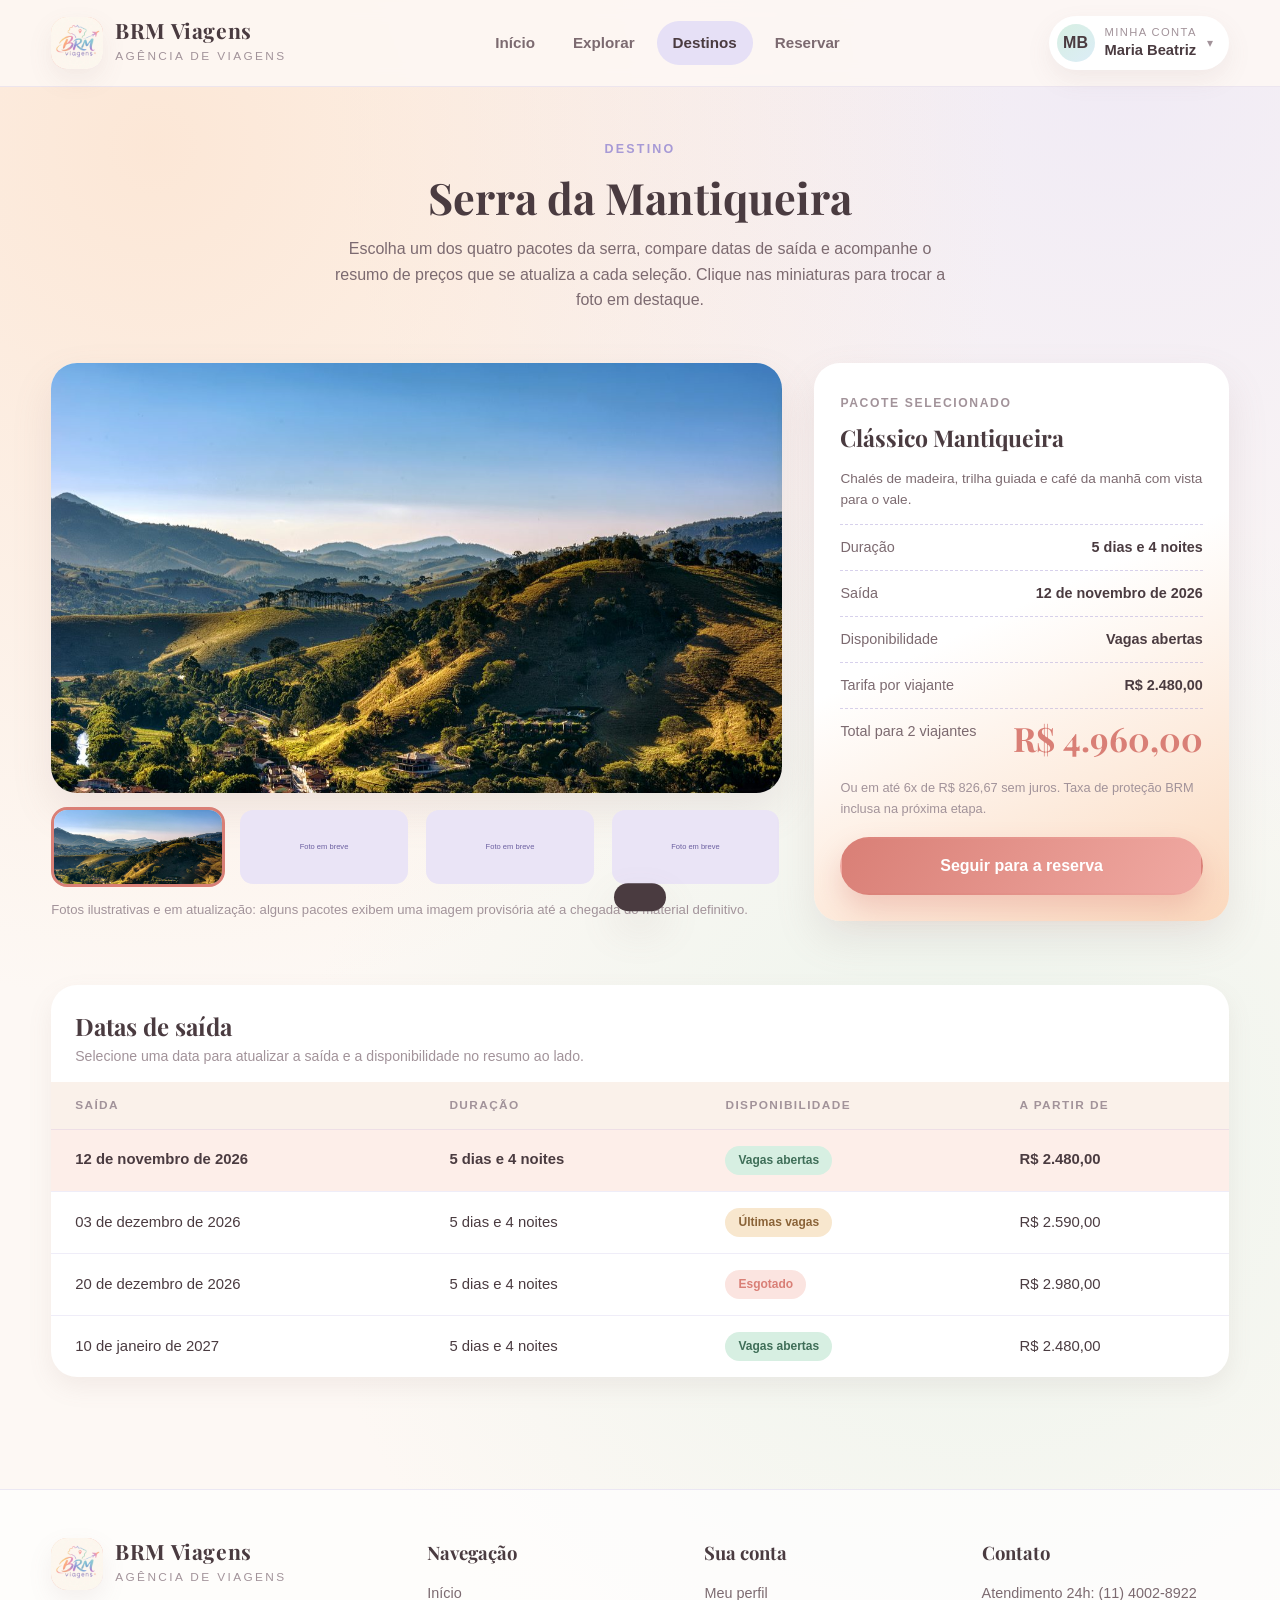
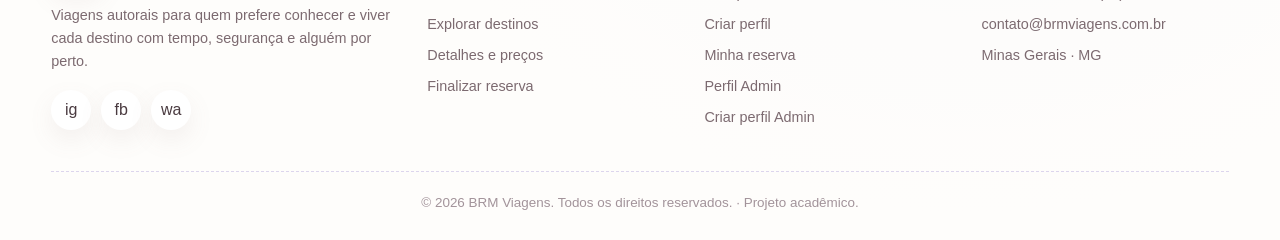
==== BRM Viagens/destino.html @ ee1d6c42 "Add files via upload" ====
<!DOCTYPE html>
<html lang="pt-BR">
<head>
  <meta charset="UTF-8">
  <meta name="viewport" content="width=device-width, initial-scale=1.0">
  <title>Serra da Mantiqueira | BRM Viagens</title>
  <meta name="description" content="Pacotes da Serra da Mantiqueira com galeria, datas de saída, disponibilidade e resumo de preços da BRM Viagens.">
  <link rel="icon" href="imagens/favicon.png" type="image/png" sizes="32x32">
  <link rel="icon" href="imagens/icon-192.png" type="image/png" sizes="192x192">
  <link rel="apple-touch-icon" href="imagens/apple-touch-icon.png">
  <link rel="preconnect" href="https://fonts.googleapis.com">
  <link rel="preconnect" href="https://fonts.gstatic.com" crossorigin>
  <link href="https://fonts.googleapis.com/css2?family=Playfair+Display:ital,wght@0,600;0,700;1,600&display=swap" rel="stylesheet">
  <link rel="stylesheet" href="css/estilo.css">
</head>
<body>
  <a class="pular-para-conteudo" href="#conteudo">Ir para o conteúdo principal</a>

  <header class="topo">
    <div class="container topo__barra">
      <a class="marca" href="index.html" aria-label="BRM Viagens, página inicial">
        <span class="marca__logo">
          <img class="marca__logo-imagem" src="imagens/BRMviagens.jpeg" alt="" width="52" height="52">
        </span>
        <span class="marca__texto">
          <strong>BRM Viagens</strong>
          <span>Agência de Viagens</span>
        </span>
      </a>

      <nav class="navegacao" aria-label="Navegação principal">
        <a class="navegacao__link" href="index.html">Início</a>
        <a class="navegacao__link" href="explorar.html">Explorar</a>
        <a class="navegacao__link navegacao__link--ativo" href="destino.html">Destinos</a>
        <a class="navegacao__link" href="reserva.html">Reservar</a>
      </nav>

      <div class="topo__acoes">
        <div class="conta">
          <a class="perfil-atalho" href="perfil.html" aria-expanded="false" aria-haspopup="true" aria-controls="menuConta">
            <span class="perfil-atalho__avatar" aria-hidden="true">MB</span>
            <span class="perfil-atalho__info">
              <span>Minha conta</span>
              <strong>Maria Beatriz</strong>
            </span>
            <span class="perfil-atalho__seta" aria-hidden="true">▾</span>
          </a>

          <div class="conta__menu" id="menuConta" hidden>
            <div class="conta__cabecalho">
              <strong>Maria Beatriz</strong>
              <span>Viajante BRM desde abril de 2025</span>
            </div>

            <a class="conta__item" href="perfil.html">
              <span class="conta__icone" aria-hidden="true">👤</span>
              <span>
                <strong>Meu perfil</strong>
                <small>Dados e preferências de viagem</small>
              </span>
            </a>

            <a class="conta__item" href="reserva.html">
              <span class="conta__icone" aria-hidden="true">🎫</span>
              <span>
                <strong>Minhas reservas</strong>
                <small>Pagamentos, vouchers e pedidos</small>
              </span>
            </a>

            <a class="conta__item" href="criar-perfil.html">
              <span class="conta__icone" aria-hidden="true">✨</span>
              <span>
                <strong>Criar novo perfil</strong>
                <small>Cadastre outro viajante</small>
              </span>
            </a>

            <span class="conta__separador" role="separator"></span>

            <a class="conta__item" href="admin.html">
              <span class="conta__icone" aria-hidden="true">🛠</span>
              <span>
                <strong>Perfil Admin</strong>
                <small>Criar conta de administração</small>
              </span>
            </a>

            <span class="conta__separador" role="separator"></span>

            <a class="conta__item conta__item--sair" href="entrar.html">
              <span class="conta__icone" aria-hidden="true">🚪</span>
              <span>
                <strong>Sair</strong>
                <small>Encerrar sessão e voltar ao login</small>
              </span>
            </a>
          </div>
        </div>
      </div>
    </div>
  </header>

  <main id="conteudo">
    <section class="explorar__topo">
      <div class="container">
        <header class="secao__cabecalho">
          <span class="secao__etiqueta">Destino</span>
          <h1 class="secao__titulo">Serra da Mantiqueira</h1>
          <p class="secao__descricao">
            Escolha um dos quatro pacotes da serra, compare datas de saída e acompanhe o resumo de
            preços que se atualiza a cada seleção. Clique nas miniaturas para trocar a foto em destaque.
          </p>
        </header>
      </div>
    </section>

    <section class="container painel-destino">
      <div class="galeria">
        <div class="galeria__principal">
          <img id="imagemDestaque" src="imagens/mantigueira.jpeg"
            alt="Vista da Serra da Mantiqueira ao amanhecer" width="1200" height="800">
        </div>

        <div class="galeria__miniaturas" role="group" aria-label="Pacotes da Serra da Mantiqueira">
          <button class="miniatura miniatura--ativa" type="button" aria-pressed="true"
            data-imagem="imagens/mantigueira.jpeg"
            data-legenda="Vista da Serra da Mantiqueira ao amanhecer"
            data-pacote="Clássico Mantiqueira"
            data-descricao="Chalés de madeira, trilha guiada e café da manhã com vista para o vale."
            data-duracao="5 dias e 4 noites"
            data-preco="2480">
            <img src="imagens/mantigueira.jpeg" alt="Pacote Clássico Mantiqueira" width="1200" height="800">
          </button>
          <button class="miniatura" type="button" aria-pressed="false"
            data-imagem="imagens/mantiqueira-2.jpeg"
            data-legenda="Trilhas, cachoeiras e mirantes da Mantiqueira"
            data-pacote="Mantiqueira Aventura"
            data-descricao="Trilhas com guia, banho de cachoeira e observação de estrelas."
            data-duracao="4 dias e 3 noites"
            data-preco="2180">
            <img src="imagens/mantiqueira-2.jpeg" alt="Pacote Mantiqueira Aventura" width="1200" height="800">
          </button>
          <button class="miniatura" type="button" aria-pressed="false"
            data-imagem="imagens/mantiqueira-3.jpeg"
            data-legenda="Pousada boutique e spa na serra"
            data-pacote="Mantiqueira Premium"
            data-descricao="Pousada boutique, spa, jantar autoral e transporte privativo."
            data-duracao="6 dias e 5 noites"
            data-preco="3290">
            <img src="imagens/mantiqueira-3.jpeg" alt="Pacote Mantiqueira Premium" width="1200" height="800">
          </button>
          <button class="miniatura" type="button" aria-pressed="false"
            data-imagem="imagens/mantiqueira-4.jpeg"
            data-legenda="Roteiro tranquilo para toda a família"
            data-pacote="Mantiqueira em Família"
            data-descricao="Roteiro leve, fazendinha, passeios curtos e hospedagem adaptada."
            data-duracao="5 dias e 4 noites"
            data-preco="2590">
            <img src="imagens/mantiqueira-4.jpeg" alt="Pacote Mantiqueira em Família" width="1200" height="800">
          </button>
        </div>

        <p class="nota-imagens">
          Fotos ilustrativas e em atualização: alguns pacotes exibem uma imagem provisória até a
          chegada do material definitivo.
        </p>
      </div>

      <aside class="painel-lateral" aria-label="Resumo do pacote selecionado">
        <span class="painel-lateral__etiqueta">Pacote selecionado</span>
        <h2 class="painel-lateral__titulo" data-painel="pacote">Clássico Mantiqueira</h2>
        <p class="painel-lateral__descricao" data-painel="descricao">
          Chalés de madeira, trilha guiada e café da manhã com vista para o vale.
        </p>

        <div class="painel-lateral__linha">
          <span>Duração</span>
          <strong data-painel="duracao">5 dias e 4 noites</strong>
        </div>
        <div class="painel-lateral__linha">
          <span>Saída</span>
          <strong data-painel="saida">12 de novembro de 2026</strong>
        </div>
        <div class="painel-lateral__linha">
          <span>Disponibilidade</span>
          <strong data-painel="disponibilidade">Vagas abertas</strong>
        </div>
        <div class="painel-lateral__linha">
          <span>Tarifa por viajante</span>
          <strong data-painel="tarifa">R$ 2.480,00</strong>
        </div>
        <div class="painel-lateral__linha">
          <span>Total para 2 viajantes</span>
          <strong class="painel-lateral__preco" data-painel="total">R$ 4.960,00</strong>
        </div>

        <p class="painel-lateral__obs" data-painel="parcelas">
          Ou em até 6x de R$ 826,67 sem juros. Taxa de proteção BRM inclusa na próxima etapa.
        </p>

        <a class="botao botao--primario" href="reserva.html">Seguir para a reserva</a>
      </aside>
    </section>

    <section class="container" style="padding-bottom: 72px;">
      <div class="tabela-envolucro">
        <div class="tabela-envolucro__cabecalho">
          <h2>Datas de saída</h2>
          <p>Selecione uma data para atualizar a saída e a disponibilidade no resumo ao lado.</p>
        </div>

        <table class="tabela">
          <thead>
            <tr>
              <th scope="col">Saída</th>
              <th scope="col">Duração</th>
              <th scope="col">Disponibilidade</th>
              <th scope="col">A partir de</th>
            </tr>
          </thead>
          <tbody>
            <tr class="tabela__linha tabela__linha--ativa" tabindex="0"
              data-saida="12 de novembro de 2026" data-disponibilidade="Vagas abertas">
              <td>12 de novembro de 2026</td>
              <td>5 dias e 4 noites</td>
              <td><span class="selo-disponibilidade selo-disponibilidade--vagas">Vagas abertas</span></td>
              <td>R$ 2.480,00</td>
            </tr>
            <tr class="tabela__linha" tabindex="0"
              data-saida="03 de dezembro de 2026" data-disponibilidade="Últimas vagas">
              <td>03 de dezembro de 2026</td>
              <td>5 dias e 4 noites</td>
              <td><span class="selo-disponibilidade selo-disponibilidade--ultimas">Últimas vagas</span></td>
              <td>R$ 2.590,00</td>
            </tr>
            <tr class="tabela__linha" tabindex="0"
              data-saida="20 de dezembro de 2026" data-disponibilidade="Esgotado">
              <td>20 de dezembro de 2026</td>
              <td>5 dias e 4 noites</td>
              <td><span class="selo-disponibilidade selo-disponibilidade--esgotado">Esgotado</span></td>
              <td>R$ 2.980,00</td>
            </tr>
            <tr class="tabela__linha" tabindex="0"
              data-saida="10 de janeiro de 2027" data-disponibilidade="Vagas abertas">
              <td>10 de janeiro de 2027</td>
              <td>5 dias e 4 noites</td>
              <td><span class="selo-disponibilidade selo-disponibilidade--vagas">Vagas abertas</span></td>
              <td>R$ 2.480,00</td>
            </tr>
          </tbody>
        </table>
      </div>
    </section>
  </main>

  <footer class="rodape">
    <div class="container">
      <div class="rodape__grade">
        <div>
          <a class="marca" href="index.html">
            <span class="marca__logo">
              <img class="marca__logo-imagem" src="imagens/BRMviagens.jpeg" alt="" width="52" height="52">
            </span>
            <span class="marca__texto">
              <strong>BRM Viagens</strong>
              <span>Agência de Viagens</span>
            </span>
          </a>
          <p style="margin-top: 14px;">Viagens autorais para quem prefere conhecer e viver cada destino com tempo, segurança e alguém por perto.</p>
          <div class="rodape__social">
            <a href="#" aria-label="Instagram da BRM Viagens">ig</a>
            <a href="#" aria-label="Facebook da BRM Viagens">fb</a>
            <a href="#" aria-label="WhatsApp da BRM Viagens">wa</a>
          </div>
        </div>

        <div>
          <h3>Navegação</h3>
          <ul>
            <li><a href="index.html">Início</a></li>
            <li><a href="explorar.html">Explorar destinos</a></li>
            <li><a href="destino.html">Detalhes e preços</a></li>
            <li><a href="reserva.html">Finalizar reserva</a></li>
          </ul>
        </div>

        <div>
          <h3>Sua conta</h3>
          <ul>
            <li><a href="perfil.html">Meu perfil</a></li>
            <li><a href="criar-perfil.html">Criar perfil</a></li>
            <li><a href="reserva.html#minhaReserva">Minha reserva</a></li>
            <li><a href="admin.html">Perfil Admin</a></li>
            <li><a href="criar-admin.html">Criar perfil Admin</a></li>
          </ul>
        </div>

        <div>
          <h3>Contato</h3>
          <ul>
            <li>Atendimento 24h: (11) 4002-8922</li>
            <li>contato@brmviagens.com.br</li>
            <li>Minas Gerais · MG</li>
          </ul>
        </div>
      </div>

      <div class="rodape__base">© 2026 BRM Viagens. Todos os direitos reservados. · Projeto acadêmico.</div>
    </div>
  </footer>

  <div class="toast" role="status" aria-live="polite"></div>

  <script src="js/script.js"></script>
</body>
</html>
---- BRM Viagens/css/estilo.css ----
:root {
  --creme: #FDF8F4;
  --creme-2: #FAF1EA;
  --rosa-suave: #FBE4E0;
  --rosa: #F0A9A2;
  --rosa-forte: #D97F76;
  --pessego: #FBD9BE;
  --amêndoa: #F8E7CE;
  --menta: #D7EFE2;
  --menta-forte: #7FBF9C;
  --lavanda: #E6E0F6;
  --lavanda-forte: #A79AD6;
  --ceu: #DCEDF7;
  --ceu-forte: #7FB0D6;
  --tinta: #4A3B40;
  --tinta-media: #7C6A70;
  --tinta-clara: #A2939A;
  --branco: #FFFFFF;
  --sombra: 0 18px 40px rgba(148, 118, 120, 0.14);
  --sombra-suave: 0 10px 24px rgba(148, 118, 120, 0.10);
  --raio: 26px;
  --raio-pequeno: 16px;
  --fonte-titulo: "Playfair Display", "Georgia", "Times New Roman", serif;
  --fonte-texto: "Segoe UI", "Trebuchet MS", Tahoma, sans-serif;
}

* {
  margin: 0;
  padding: 0;
  box-sizing: border-box;
}

html {
  scroll-behavior: smooth;
}

body {
  font-family: var(--fonte-texto);
  color: var(--tinta);
  background-color: var(--creme);
  background-image:
    radial-gradient(circle at 12% 8%, rgba(251, 217, 190, 0.55), transparent 42%),
    radial-gradient(circle at 88% 4%, rgba(230, 224, 246, 0.55), transparent 38%),
    radial-gradient(circle at 76% 62%, rgba(215, 239, 226, 0.45), transparent 45%);
  line-height: 1.6;
  min-height: 100vh;
}

img {
  display: block;
  max-width: 100%;
}

a {
  text-decoration: none;
  color: inherit;
}

ul {
  list-style: none;
}

button,
input,
select {
  font-family: inherit;
  font-size: 1rem;
}

.container {
  width: min(1180px, 92%);
  margin: 0 auto;
}

.pular-para-conteudo {
  position: absolute;
  left: -9999px;
  top: 0;
  background: var(--branco);
  padding: 10px 18px;
  border-radius: 0 0 14px 0;
  z-index: 100;
}

.pular-para-conteudo:focus {
  left: 0;
}

.topo {
  background: rgba(253, 248, 244, 0.88);
  backdrop-filter: blur(10px);
  border-bottom: 1px solid rgba(167, 154, 214, 0.18);
  position: sticky;
  top: 0;
  z-index: 50;
}

.topo__barra {
  display: flex;
  align-items: center;
  justify-content: space-between;
  gap: 24px;
  padding: 16px 0;
}

.marca {
  display: flex;
  align-items: center;
  gap: 12px;
}

.marca__logo {
  width: 52px;
  height: 52px;
  flex-shrink: 0;
  border-radius: 16px;
  background: linear-gradient(140deg, var(--pessego), var(--rosa) 55%, var(--lavanda));
  display: grid;
  place-items: center;
  overflow: hidden;
  color: var(--branco);
  font-family: var(--fonte-titulo);
  font-size: 1.4rem;
  font-weight: 700;
  letter-spacing: 0.5px;
  box-shadow: var(--sombra-suave);
  flex-shrink: 0;
}

.marca__logo-imagem {
  width: 100%;
  height: 100%;
  object-fit: cover;
  display: block;
}

.marca__texto strong {
  display: block;
  font-family: var(--fonte-titulo);
  font-size: 1.32rem;
  letter-spacing: 0.6px;
  line-height: 1.1;
}

.marca__texto span {
  font-size: 0.74rem;
  letter-spacing: 2.4px;
  text-transform: uppercase;
  color: var(--tinta-clara);
}

.navegacao {
  display: flex;
  align-items: center;
  gap: 6px;
  flex-wrap: wrap;
}

.navegacao__link {
  padding: 10px 16px;
  border-radius: 999px;
  font-size: 0.95rem;
  font-weight: 600;
  color: var(--tinta-media);
  transition: background 0.25s ease, color 0.25s ease, transform 0.25s ease;
}

.navegacao__link:hover,
.navegacao__link:focus-visible {
  background: var(--rosa-suave);
  color: var(--rosa-forte);
  transform: translateY(-2px);
}

.navegacao__link--ativo {
  background: var(--lavanda);
  color: var(--tinta);
}

.topo__acoes {
  display: flex;
  align-items: center;
  gap: 12px;
}

.perfil-atalho {
  display: flex;
  align-items: center;
  gap: 10px;
  padding: 8px 16px 8px 8px;
  border-radius: 999px;
  background: var(--branco);
  box-shadow: var(--sombra-suave);
  transition: transform 0.25s ease, box-shadow 0.25s ease;
}

.perfil-atalho:hover {
  transform: translateY(-2px);
  box-shadow: var(--sombra);
}

.perfil-atalho__avatar {
  width: 38px;
  height: 38px;
  border-radius: 50%;
  background: linear-gradient(140deg, var(--menta), var(--ceu));
  display: grid;
  place-items: center;
  font-weight: 700;
  color: var(--tinta);
}

.perfil-atalho__info {
  line-height: 1.2;
}

.perfil-atalho__info span {
  display: block;
  font-size: 0.7rem;
  text-transform: uppercase;
  letter-spacing: 1.4px;
  color: var(--tinta-clara);
}

.perfil-atalho__info strong {
  font-size: 0.92rem;
}

.conta {
  position: relative;
}

.perfil-atalho__seta {
  font-size: 0.72rem;
  color: var(--tinta-clara);
  transition: transform 0.25s ease;
}

.perfil-atalho[aria-expanded="true"] {
  transform: translateY(-2px);
  box-shadow: var(--sombra);
}

.perfil-atalho[aria-expanded="true"] .perfil-atalho__seta {
  transform: rotate(180deg);
}

.conta__menu {
  position: absolute;
  top: calc(100% + 12px);
  right: 0;
  z-index: 60;
  width: 272px;
  padding: 8px;
  border-radius: var(--raio-pequeno);
  background: var(--branco);
  box-shadow: var(--sombra);
  animation: contaMenuEntrada 0.18s ease;
}

.conta__menu[hidden] {
  display: none;
}

@keyframes contaMenuEntrada {
  from {
    opacity: 0;
    transform: translateY(-8px);
  }

  to {
    opacity: 1;
    transform: translateY(0);
  }
}

.conta__cabecalho {
  padding: 10px 12px 12px;
  margin-bottom: 6px;
  border-bottom: 1px solid var(--creme-2);
}

.conta__cabecalho strong {
  display: block;
  font-size: 0.95rem;
}

.conta__cabecalho span {
  display: block;
  font-size: 0.74rem;
  color: var(--tinta-clara);
}

.conta__item {
  display: flex;
  align-items: center;
  gap: 12px;
  padding: 10px 12px;
  border-radius: 14px;
  color: var(--tinta);
  transition: background 0.2s ease, transform 0.2s ease;
}

.conta__item:hover,
.conta__item:focus-visible {
  background: var(--creme-2);
  transform: translateX(3px);
}

.conta__item strong {
  display: block;
  font-size: 0.92rem;
}

.conta__item small {
  display: block;
  font-size: 0.76rem;
  color: var(--tinta-clara);
}

.conta__item--sair .conta__icone {
  background: var(--rosa-suave);
}

.conta__item--sair strong {
  color: var(--rosa-forte);
}

.conta__item--sair:hover,
.conta__item--sair:focus-visible {
  background: #FEF4F1;
}

.conta__icone {
  width: 34px;
  height: 34px;
  flex-shrink: 0;
  display: grid;
  place-items: center;
  border-radius: 50%;
  background: var(--menta);
}

.conta__separador {
  display: block;
  height: 1px;
  margin: 8px 12px;
  background: var(--creme-2);
}

.botao {
  display: inline-flex;
  align-items: center;
  justify-content: center;
  gap: 10px;
  padding: 14px 28px;
  border-radius: 999px;
  border: 2px solid transparent;
  font-weight: 700;
  cursor: pointer;
  transition: transform 0.25s ease, box-shadow 0.25s ease, background 0.25s ease;
}

.botao:hover {
  transform: translateY(-3px);
}

.botao--primario {
  background: linear-gradient(120deg, var(--rosa-forte), var(--rosa));
  color: var(--branco);
  box-shadow: 0 14px 28px rgba(217, 127, 118, 0.32);
}

.botao--primario:hover {
  box-shadow: 0 18px 34px rgba(217, 127, 118, 0.4);
}

.botao--claro {
  background: var(--branco);
  color: var(--rosa-forte);
  border-color: var(--rosa);
}

.botao--fantasma {
  background: rgba(255, 255, 255, 0.7);
  color: var(--tinta);
  border-color: rgba(167, 154, 214, 0.5);
}

.botao--pequeno {
  padding: 11px 20px;
  font-size: 0.9rem;
}

.hero {
  padding: 64px 0 40px;
}

.hero__grade {
  display: grid;
  grid-template-columns: 1.05fr 0.95fr;
  gap: 48px;
  align-items: center;
}

.selo {
  display: inline-flex;
  align-items: center;
  gap: 10px;
  padding: 8px 18px;
  border-radius: 999px;
  background: var(--menta);
  color: #3F6E58;
  font-size: 0.82rem;
  font-weight: 700;
  letter-spacing: 1.2px;
  text-transform: uppercase;
}

.hero__titulo {
  font-family: var(--fonte-titulo);
  font-size: clamp(2.4rem, 5.2vw, 4rem);
  line-height: 1.08;
  margin: 22px 0 18px;
  letter-spacing: -0.5px;
}

.hero__texto-bloco {
  min-width: 0;
}

.hero__titulo em {
  font-style: italic;
  background: linear-gradient(100deg, var(--rosa-forte), var(--lavanda-forte) 60%, var(--menta-forte));
  -webkit-background-clip: text;
  background-clip: text;
  color: transparent;
}

.hero__texto {
  font-size: 1.08rem;
  color: var(--tinta-media);
  max-width: 52ch;
}

.busca-rapida {
  margin-top: 30px;
  background: var(--branco);
  border-radius: var(--raio);
  box-shadow: var(--sombra);
  padding: 18px;
}

.busca-rapida__linha {
  display: flex;
  flex-wrap: wrap;
  gap: 12px;
  align-items: flex-end;
}

.campo {
  flex: 1 1 190px;
  display: flex;
  flex-direction: column;
  gap: 6px;
}

.campo label {
  font-size: 0.76rem;
  font-weight: 700;
  letter-spacing: 1.3px;
  text-transform: uppercase;
  color: var(--tinta-clara);
}

.campo input,
.campo select {
  padding: 13px 16px;
  border-radius: 14px;
  border: 1.5px solid rgba(167, 154, 214, 0.35);
  background: var(--creme-2);
  color: var(--tinta);
  transition: border-color 0.2s ease, box-shadow 0.2s ease;
}

.campo input:focus,
.campo select:focus {
  outline: none;
  border-color: var(--rosa);
  box-shadow: 0 0 0 4px rgba(240, 169, 162, 0.25);
}

.busca-rapida__rodape {
  display: flex;
  flex-wrap: wrap;
  gap: 12px;
  align-items: center;
  justify-content: space-between;
  margin-top: 16px;
}

.sugestoes {
  display: flex;
  flex-wrap: wrap;
  gap: 8px;
  font-size: 0.85rem;
  color: var(--tinta-clara);
}

.sugestoes button {
  border: 1.5px dashed rgba(240, 169, 162, 0.8);
  background: transparent;
  color: var(--rosa-forte);
  border-radius: 999px;
  padding: 6px 14px;
  cursor: pointer;
  transition: background 0.2s ease, color 0.2s ease;
}

.sugestoes button:hover {
  background: var(--rosa-suave);
  color: var(--tinta);
}

.hero__imagem {
  position: relative;
  border-radius: 40px;
  overflow: hidden;
  box-shadow: var(--sombra);
  transform: rotate(1.6deg);
  border: 8px solid var(--branco);
}

.hero__imagem img {
  width: 100%;
  height: 100%;
  object-fit: cover;
}

.hero__selo {
  position: absolute;
  bottom: 22px;
  left: 22px;
  right: 22px;
  background: rgba(255, 255, 255, 0.9);
  border-radius: 20px;
  padding: 16px 20px;
  display: flex;
  align-items: center;
  justify-content: space-between;
  gap: 14px;
  backdrop-filter: blur(6px);
}

.hero__selo strong {
  font-family: var(--fonte-titulo);
  font-size: 1.06rem;
}

.hero__selo span {
  font-size: 0.84rem;
  color: var(--tinta-media);
}

.hero__numeros {
  display: flex;
  gap: 14px;
  margin-top: 34px;
  flex-wrap: wrap;
}

.numero {
  flex: 1 1 150px;
  background: var(--branco);
  border-radius: var(--raio-pequeno);
  padding: 16px 20px;
  box-shadow: var(--sombra-suave);
  text-align: center;
}

.numero strong {
  display: block;
  font-family: var(--fonte-titulo);
  font-size: 1.7rem;
  color: var(--rosa-forte);
}

.numero span {
  font-size: 0.82rem;
  color: var(--tinta-media);
}

.secao {
  padding: 72px 0;
}

.secao__cabecalho {
  text-align: center;
  max-width: 640px;
  margin: 0 auto 42px;
}

.secao__etiqueta {
  display: inline-block;
  font-size: 0.78rem;
  font-weight: 700;
  letter-spacing: 2.2px;
  text-transform: uppercase;
  color: var(--lavanda-forte);
  margin-bottom: 12px;
}

.secao__titulo {
  font-family: var(--fonte-titulo);
  font-size: clamp(1.9rem, 3.4vw, 2.7rem);
  line-height: 1.16;
}

.secao__descricao {
  margin-top: 14px;
  color: var(--tinta-media);
}

.filtros {
  display: grid;
  grid-template-columns: repeat(4, 1fr);
  gap: 20px;
}

.filtro {
  border: none;
  cursor: pointer;
  text-align: left;
  background: var(--branco);
  border-radius: var(--raio);
  padding: 24px;
  box-shadow: var(--sombra-suave);
  transition: transform 0.28s ease, box-shadow 0.28s ease, background 0.28s ease;
  position: relative;
  overflow: hidden;
}

.filtro::before {
  content: "";
  position: absolute;
  inset: auto -40px -40px auto;
  width: 120px;
  height: 120px;
  border-radius: 50%;
  opacity: 0.4;
  transition: transform 0.35s ease;
}

.filtro:hover {
  transform: translateY(-8px);
  box-shadow: var(--sombra);
}

.filtro:hover::before {
  transform: scale(1.4);
}

.filtro__icone {
  width: 54px;
  height: 54px;
  border-radius: 18px;
  display: grid;
  place-items: center;
  font-size: 1.5rem;
  margin-bottom: 16px;
  position: relative;
  z-index: 1;
}

.filtro__titulo {
  font-family: var(--fonte-titulo);
  font-size: 1.3rem;
  position: relative;
  z-index: 1;
}

.filtro__descricao {
  font-size: 0.9rem;
  color: var(--tinta-media);
  position: relative;
  z-index: 1;
}

.filtro--solo::before { background: var(--ceu); }
.filtro--solo .filtro__icone { background: var(--ceu); }
.filtro--familia::before { background: var(--pessego); }
.filtro--familia .filtro__icone { background: var(--pessego); }
.filtro--grupo::before { background: var(--lavanda); }
.filtro--grupo .filtro__icone { background: var(--lavanda); }
.filtro--casal::before { background: var(--rosa-suave); }
.filtro--casal .filtro__icone { background: var(--rosa-suave); }

.filtro[aria-pressed="true"] {
  background: linear-gradient(140deg, #FFF6F2, #FDF1F6);
  box-shadow: 0 0 0 3px var(--rosa), var(--sombra);
}

.destinos {
  display: grid;
  grid-template-columns: repeat(4, 1fr);
  gap: 24px;
}

.destino {
  background: var(--branco);
  border-radius: var(--raio);
  overflow: hidden;
  box-shadow: var(--sombra-suave);
  display: flex;
  flex-direction: column;
  transition: transform 0.3s ease, box-shadow 0.3s ease;
}

.destino:hover {
  transform: translateY(-8px);
  box-shadow: var(--sombra);
}

.destino--oculto {
  display: none;
}

.destino__foto {
  position: relative;
  height: 190px;
  overflow: hidden;
}

.destino__foto img {
  width: 100%;
  height: 100%;
  object-fit: cover;
  transition: transform 0.5s ease;
}

.destino:hover .destino__foto img {
  transform: scale(1.07);
}

.destino__tag {
  position: absolute;
  top: 14px;
  left: 14px;
  padding: 6px 14px;
  border-radius: 999px;
  background: rgba(255, 255, 255, 0.92);
  font-size: 0.75rem;
  font-weight: 700;
  letter-spacing: 1px;
  text-transform: uppercase;
  color: var(--tinta);
}

.destino__coracao {
  position: absolute;
  top: 12px;
  right: 12px;
  width: 38px;
  height: 38px;
  border-radius: 50%;
  border: none;
  background: rgba(255, 255, 255, 0.92);
  cursor: pointer;
  font-size: 1.05rem;
  transition: transform 0.25s ease, background 0.25s ease;
}

.destino__coracao:hover {
  transform: scale(1.12);
}

.destino__coracao--ativo {
  background: var(--rosa);
}

.destino__corpo {
  padding: 20px;
  display: flex;
  flex-direction: column;
  gap: 10px;
  flex: 1;
}

.destino__local {
  font-size: 0.78rem;
  letter-spacing: 1.4px;
  text-transform: uppercase;
  color: var(--tinta-clara);
}

.destino__nome {
  font-family: var(--fonte-titulo);
  font-size: 1.32rem;
}

.destino__resumo {
  font-size: 0.92rem;
  color: var(--tinta-media);
  flex: 1;
}

.destino__avaliacao {
  display: flex;
  align-items: center;
  gap: 6px;
  font-size: 0.86rem;
  color: var(--tinta-media);
}

.estrelas {
  color: var(--rosa-forte);
  letter-spacing: 2px;
}

.destino__preco {
  display: flex;
  align-items: baseline;
  gap: 8px;
  padding-top: 6px;
  border-top: 1px dashed rgba(167, 154, 214, 0.4);
}

.destino__preco strong {
  font-family: var(--fonte-titulo);
  font-size: 1.5rem;
  color: var(--rosa-forte);
}

.destino__preco span {
  font-size: 0.82rem;
  color: var(--tinta-clara);
}

.destino__preco small {
  margin-left: auto;
  font-size: 0.78rem;
  color: var(--menta-forte);
  font-weight: 700;
}

.destino__acoes {
  display: flex;
  gap: 10px;
  padding: 0 20px 20px;
}

.destino__acoes .botao {
  flex: 1;
}

.sem-resultados {
  display: none;
  text-align: center;
  padding: 40px 20px;
  background: var(--branco);
  border-radius: var(--raio);
  color: var(--tinta-media);
  box-shadow: var(--sombra-suave);
}

.pilares {
  display: grid;
  grid-template-columns: repeat(3, 1fr);
  gap: 26px;
}

.pilar {
  background: var(--branco);
  border-radius: var(--raio);
  padding: 34px 28px;
  box-shadow: var(--sombra-suave);
  border-top: 8px solid transparent;
  transition: transform 0.3s ease, box-shadow 0.3s ease;
}

.pilar:hover {
  transform: translateY(-8px);
  box-shadow: var(--sombra);
}

.pilar--1 { border-top-color: var(--rosa); }
.pilar--2 { border-top-color: var(--menta-forte); }
.pilar--3 { border-top-color: var(--lavanda-forte); }

.pilar__numero {
  font-family: var(--fonte-titulo);
  font-size: 2.4rem;
  color: rgba(167, 154, 214, 0.55);
}

.pilar__icone {
  width: 62px;
  height: 62px;
  border-radius: 20px;
  display: grid;
  place-items: center;
  font-size: 1.7rem;
  margin-bottom: 18px;
}

.pilar--1 .pilar__icone { background: var(--rosa-suave); }
.pilar--2 .pilar__icone { background: var(--menta); }
.pilar--3 .pilar__icone { background: var(--lavanda); }

.pilar__titulo {
  font-family: var(--fonte-titulo);
  font-size: 1.44rem;
  margin-bottom: 10px;
}

.pilar__texto {
  color: var(--tinta-media);
  font-size: 0.96rem;
}

.pilar__lista {
  margin-top: 16px;
  display: grid;
  gap: 8px;
}

.pilar__lista li {
  position: relative;
  padding-left: 26px;
  font-size: 0.9rem;
  color: var(--tinta-media);
}

.pilar__lista li::before {
  content: "";
  position: absolute;
  left: 0;
  top: 8px;
  width: 12px;
  height: 12px;
  border-radius: 50%;
  background: var(--pessego);
}

.pilar--2 .pilar__lista li::before { background: var(--menta); }
.pilar--3 .pilar__lista li::before { background: var(--lavanda); }

.chamada {
  background: linear-gradient(130deg, var(--rosa-suave), var(--lavanda) 55%, var(--menta));
  border-radius: 40px;
  padding: 54px 40px;
  text-align: center;
  box-shadow: var(--sombra);
}

.chamada h2 {
  font-family: var(--fonte-titulo);
  font-size: clamp(1.9rem, 3.4vw, 2.6rem);
  margin-bottom: 14px;
}

.chamada p {
  color: var(--tinta-media);
  max-width: 58ch;
  margin: 0 auto 26px;
}

.chamada__botoes {
  display: flex;
  gap: 14px;
  justify-content: center;
  flex-wrap: wrap;
}

.rodape {
  margin-top: 40px;
  background: rgba(255, 255, 255, 0.7);
  border-top: 1px solid rgba(167, 154, 214, 0.22);
  padding: 48px 0 26px;
}

.rodape__grade {
  display: grid;
  grid-template-columns: 1.4fr 1fr 1fr 1fr;
  gap: 30px;
}

.rodape h3 {
  font-family: var(--fonte-titulo);
  font-size: 1.16rem;
  margin-bottom: 14px;
}

.rodape p,
.rodape li {
  font-size: 0.9rem;
  color: var(--tinta-media);
}

.rodape li {
  margin-bottom: 8px;
}

.rodape li a:hover {
  color: var(--rosa-forte);
}

.rodape__social {
  display: flex;
  gap: 10px;
  margin-top: 16px;
}

.rodape__social a {
  width: 40px;
  height: 40px;
  border-radius: 50%;
  background: var(--branco);
  display: grid;
  place-items: center;
  box-shadow: var(--sombra-suave);
  transition: transform 0.25s ease, background 0.25s ease;
}

.rodape__social a:hover {
  transform: translateY(-3px);
  background: var(--rosa-suave);
}

.rodape__base {
  margin-top: 34px;
  padding-top: 20px;
  border-top: 1px dashed rgba(167, 154, 214, 0.4);
  text-align: center;
  font-size: 0.84rem;
  color: var(--tinta-clara);
}

.toast {
  position: fixed;
  left: 50%;
  bottom: 28px;
  transform: translate(-50%, 140%);
  background: var(--tinta);
  color: var(--branco);
  padding: 14px 26px;
  border-radius: 999px;
  font-size: 0.92rem;
  box-shadow: var(--sombra);
  transition: transform 0.35s ease;
  z-index: 80;
  max-width: 90%;
  text-align: center;
}

.toast--visivel {
  transform: translate(-50%, 0);
}

@media (max-width: 1024px) {
  .hero__grade {
    grid-template-columns: 1fr;
  }

  .hero__imagem {
    transform: none;
    max-width: 560px;
  }

  .filtros,
  .destinos {
    grid-template-columns: repeat(2, 1fr);
  }

  .grade-cartoes {
    grid-template-columns: repeat(2, 1fr);
  }

  .pilares {
    grid-template-columns: 1fr;
  }

  .rodape__grade {
    grid-template-columns: repeat(2, 1fr);
  }
}

@media (max-width: 720px) {
  .topo__barra {
    flex-wrap: wrap;
  }

  .navegacao {
    order: 3;
    width: 100%;
    overflow-x: auto;
    padding-bottom: 4px;
  }

  .filtros,
  .destinos {
    grid-template-columns: 1fr;
  }

  .grade-cartoes {
    grid-template-columns: 1fr;
  }

  .hero {
    padding-top: 40px;
  }

  .chamada {
    padding: 40px 22px;
  }

  .rodape__grade {
    grid-template-columns: 1fr;
  }

  .perfil-atalho__info {
    display: none;
  }

  .conta__menu {
    right: -6px;
    width: 244px;
  }
}

.painel-filtros {
  position: sticky;
  top: 100px;
  background: var(--branco);
  border-radius: var(--raio);
  box-shadow: var(--sombra-suave);
  padding: 26px;
}

.painel-filtros__titulo {
  font-family: var(--fonte-titulo);
  font-size: 1.42rem;
  margin-bottom: 6px;
}

#blocoDatas {
  grid-template-columns: 1fr;
  gap: 12px;
  margin-top: 12px;
}

#blocoDatas .campo {
  min-width: 0;
}

#blocoDatas .campo input[type="date"] {
  width: 100%;
  min-width: 0;
  padding: 12px 14px;
}

.painel-filtros__ajuda {
  font-size: 0.86rem;
  color: var(--tinta-clara);
}

.grupo-filtro {
  border-top: 1px dashed rgba(167, 154, 214, 0.4);
  padding: 18px 0;
}

.grupo-filtro__titulo {
  font-size: 0.76rem;
  font-weight: 700;
  letter-spacing: 1.6px;
  text-transform: uppercase;
  color: var(--tinta-clara);
  margin-bottom: 12px;
}

.opcao {
  display: flex;
  align-items: center;
  gap: 10px;
  padding: 7px 0;
  font-size: 0.93rem;
  cursor: pointer;
}

.opcao input {
  width: 18px;
  height: 18px;
  accent-color: var(--rosa-forte);
  cursor: pointer;
  flex-shrink: 0;
}

.opcao__valor {
  margin-left: auto;
  font-size: 0.82rem;
  color: var(--tinta-clara);
}

.opcoes-perfil {
  display: grid;
  gap: 10px;
}

.opcao-perfil {
  display: flex;
  align-items: center;
  gap: 10px;
  border: 1.5px solid rgba(167, 154, 214, 0.3);
  border-radius: 14px;
  padding: 10px 14px;
  cursor: pointer;
  font-size: 0.92rem;
  transition: background 0.2s ease, border-color 0.2s ease;
}

.opcao-perfil:hover {
  background: var(--creme-2);
}

.opcao-perfil:has(input:checked),
.opcao-perfil--ativa {
  border-color: var(--rosa);
  background: #FEF4F1;
}

.opcao-perfil__ponto {
  width: 16px;
  height: 16px;
  border-radius: 50%;
  flex-shrink: 0;
}

.opcao-perfil__ponto--solo { background: var(--ceu-forte); }
.opcao-perfil__ponto--familia { background: #E8A87C; }
.opcao-perfil__ponto--grupo { background: var(--lavanda-forte); }
.opcao-perfil__ponto--casal { background: var(--rosa-forte); }

.tags {
  display: flex;
  flex-wrap: wrap;
  gap: 9px;
}

.tag {
  border: 1.5px solid rgba(167, 154, 214, 0.35);
  background: var(--creme-2);
  color: var(--tinta-media);
  border-radius: 999px;
  padding: 7px 15px;
  font-size: 0.85rem;
  cursor: pointer;
  transition: background 0.2s ease, border-color 0.2s ease, color 0.2s ease;
}

.tag:hover {
  background: var(--rosa-suave);
}

.tag--ativa {
  background: var(--lavanda);
  border-color: var(--lavanda-forte);
  color: var(--tinta);
  font-weight: 700;
}

.explorar__topo {
  padding: 48px 0 8px;
}

.explorar__grade {
  display: grid;
  grid-template-columns: 310px 1fr;
  gap: 32px;
  align-items: start;
  padding-bottom: 72px;
}

.barra-resultados {
  display: flex;
  flex-wrap: wrap;
  gap: 14px;
  align-items: center;
  justify-content: space-between;
  margin-bottom: 22px;
}

.barra-resultados strong {
  font-family: var(--fonte-titulo);
  font-size: 1.24rem;
}

.grade-cartoes {
  display: grid;
  grid-template-columns: repeat(3, 1fr);
  gap: 24px;
}

.cartao {
  background: var(--branco);
  border-radius: var(--raio);
  overflow: hidden;
  box-shadow: var(--sombra-suave);
  display: flex;
  flex-direction: column;
  transition: transform 0.28s ease, box-shadow 0.28s ease;
}

.cartao:hover {
  transform: translateY(-7px);
  box-shadow: var(--sombra);
}

.cartao--oculto {
  display: none;
}

.cartao__foto {
  position: relative;
  height: 172px;
}

.cartao__foto img {
  width: 100%;
  height: 100%;
  object-fit: cover;
}

.cartao__perfil {
  position: absolute;
  top: 12px;
  left: 12px;
  padding: 6px 14px;
  border-radius: 999px;
  font-size: 0.73rem;
  font-weight: 700;
  letter-spacing: 1.1px;
  text-transform: uppercase;
  color: var(--tinta);
}

.cartao__perfil--solo { background: var(--ceu); }
.cartao__perfil--familia { background: var(--pessego); }
.cartao__perfil--grupo { background: var(--lavanda); }
.cartao__perfil--casal { background: var(--rosa-suave); }

.cartao__corpo {
  padding: 18px;
  display: flex;
  flex-direction: column;
  gap: 8px;
  flex: 1;
}

.cartao__local {
  font-size: 0.76rem;
  letter-spacing: 1.3px;
  text-transform: uppercase;
  color: var(--tinta-clara);
}

.cartao__nome {
  font-family: var(--fonte-titulo);
  font-size: 1.24rem;
}

.cartao__info {
  display: flex;
  flex-wrap: wrap;
  gap: 12px;
  font-size: 0.83rem;
  color: var(--tinta-media);
}

.cartao__preco {
  margin-top: auto;
  padding-top: 10px;
  display: flex;
  align-items: baseline;
  gap: 8px;
  border-top: 1px dashed rgba(167, 154, 214, 0.4);
}

.cartao__preco strong {
  font-family: var(--fonte-titulo);
  font-size: 1.4rem;
  color: var(--rosa-forte);
}

.cartao__preco span {
  font-size: 0.8rem;
  color: var(--tinta-clara);
}

.cartao__acoes {
  display: flex;
  gap: 10px;
  padding: 0 18px 18px;
}

.cartao__acoes .botao {
  flex: 1;
}

.painel-destino {
  display: grid;
  grid-template-columns: 1.5fr 0.85fr;
  gap: 32px;
  align-items: start;
  padding-bottom: 64px;
}

.galeria {
  display: block;
  min-width: 0;
}

.galeria__principal {
  border-radius: var(--raio);
  overflow: hidden;
  background: var(--branco);
  box-shadow: var(--sombra);
}

.galeria__principal img {
  width: 100%;
  height: 430px;
  object-fit: cover;
}

.galeria__miniaturas {
  display: grid;
  grid-template-columns: repeat(4, 1fr);
  gap: 12px;
  margin-top: 14px;
}

.miniatura {
  border: 3px solid transparent;
  border-radius: 16px;
  overflow: hidden;
  padding: 0;
  cursor: pointer;
  background: none;
  transition: transform 0.25s ease, border-color 0.25s ease;
}

.miniatura img {
  width: 100%;
  height: 74px;
  object-fit: cover;
}

.miniatura:hover {
  transform: translateY(-4px);
}

.miniatura--ativa {
  border-color: var(--rosa-forte);
}

.nota-imagens {
  margin-top: 12px;
  font-size: 0.82rem;
  color: var(--tinta-clara);
}

.tabela-envolucro {
  background: var(--branco);
  border-radius: var(--raio);
  box-shadow: var(--sombra-suave);
  overflow: hidden;
}

.tabela-envolucro__cabecalho {
  padding: 22px 24px 14px;
}

.tabela-envolucro__cabecalho h2 {
  font-family: var(--fonte-titulo);
  font-size: 1.5rem;
}

.tabela-envolucro__cabecalho p {
  font-size: 0.88rem;
  color: var(--tinta-clara);
}

.tabela {
  width: 100%;
  border-collapse: collapse;
}

.tabela th {
  text-align: left;
  padding: 14px 24px;
  background: var(--creme-2);
  font-size: 0.74rem;
  letter-spacing: 1.4px;
  text-transform: uppercase;
  color: var(--tinta-clara);
}

.tabela td {
  padding: 16px 24px;
  border-top: 1px solid rgba(167, 154, 214, 0.18);
  font-size: 0.93rem;
}

.tabela tbody tr {
  cursor: pointer;
  transition: background 0.2s ease;
}

.tabela tbody tr:hover {
  background: #FEF7F4;
}

.tabela__linha {
  cursor: pointer;
}

.tabela__linha--ativa {
  background: #FDEEE9;
}

.tabela__linha--ativa td {
  font-weight: 700;
}

.selo-disponibilidade {
  display: inline-block;
  padding: 5px 13px;
  border-radius: 999px;
  font-size: 0.75rem;
  font-weight: 700;
  white-space: nowrap;
}

.selo-disponibilidade--vagas { background: var(--menta); color: #3f6e58; }
.selo-disponibilidade--ultimas { background: var(--amêndoa); color: #8a6338; }
.selo-disponibilidade--esgotado { background: var(--rosa-suave); color: var(--rosa-forte); }

.painel-lateral {
  position: sticky;
  top: 100px;
  background: linear-gradient(155deg, var(--branco) 45%, var(--pessego));
  border-radius: var(--raio);
  padding: 26px;
  box-shadow: var(--sombra);
}

.painel-lateral__etiqueta {
  font-size: 0.76rem;
  font-weight: 700;
  letter-spacing: 1.6px;
  text-transform: uppercase;
  color: var(--tinta-clara);
}

.painel-lateral__titulo {
  font-family: var(--fonte-titulo);
  font-size: 1.44rem;
  margin: 6px 0 18px;
}

.painel-lateral__linha {
  display: flex;
  justify-content: space-between;
  gap: 14px;
  padding: 11px 0;
  border-top: 1px dashed rgba(167, 154, 214, 0.45);
  font-size: 0.9rem;
}

.painel-lateral__linha span {
  color: var(--tinta-media);
}

.painel-lateral__linha strong {
  text-align: right;
}

.painel-lateral__preco {
  font-family: var(--fonte-titulo);
  font-size: 2.1rem;
  color: var(--rosa-forte);
  line-height: 1.1;
}

.painel-lateral__descricao {
  font-size: 0.85rem;
  line-height: 1.5;
  color: var(--tinta-media);
  margin: -6px 0 14px;
}

.painel-lateral__obs {
  font-size: 0.8rem;
  color: var(--tinta-clara);
  margin: 10px 0 18px;
}

.painel-lateral .botao {
  width: 100%;
}

.grade-reserva {
  display: grid;
  grid-template-columns: 1.4fr 0.9fr;
  gap: 32px;
  align-items: start;
  padding-bottom: 64px;
}

.formulario-cartao {
  background: var(--branco);
  border-radius: var(--raio);
  box-shadow: var(--sombra-suave);
  padding: 28px;
}

.formulario-bloco + .formulario-bloco {
  margin-top: 30px;
  padding-top: 26px;
  border-top: 1px dashed rgba(167, 154, 214, 0.4);
}

.formulario-bloco__titulo {
  font-family: var(--fonte-titulo);
  font-size: 1.32rem;
}

.formulario-bloco__ajuda {
  font-size: 0.86rem;
  color: var(--tinta-clara);
  margin: 4px 0 18px;
}

.linha-campos {
  display: grid;
  grid-template-columns: repeat(2, 1fr);
  gap: 16px;
}

.campo--completo {
  grid-column: 1 / -1;
}

.abas-pagamento {
  display: flex;
  gap: 10px;
  background: var(--creme-2);
  padding: 8px;
  border-radius: 999px;
  margin-bottom: 22px;
}

.aba {
  flex: 1;
  border: none;
  background: transparent;
  padding: 12px 18px;
  border-radius: 999px;
  cursor: pointer;
  font-weight: 700;
  color: var(--tinta-media);
  transition: background 0.25s ease, color 0.25s ease;
}

.aba--ativa {
  background: var(--branco);
  color: var(--rosa-forte);
  box-shadow: var(--sombra-suave);
}

.aba-painel {
  display: none;
}

.aba-painel--ativo {
  display: block;
}

.pix-aviso {
  display: flex;
  gap: 18px;
  align-items: center;
  background: var(--menta);
  border-radius: var(--raio-pequeno);
  padding: 18px;
  margin-bottom: 18px;
}

.pix-aviso__texto strong {
  display: block;
  font-family: var(--fonte-titulo);
  font-size: 1.1rem;
}

.pix-aviso__texto span {
  font-size: 0.86rem;
  color: #47705d;
}

.pix-quadro {
  font-family: Consolas, "Courier New", monospace;
  background: var(--branco);
  border-radius: 12px;
  padding: 12px 16px;
  font-size: 0.86rem;
  line-height: 1.7;
}

.campo-check {
  display: flex;
  gap: 10px;
  align-items: flex-start;
  font-size: 0.86rem;
  color: var(--tinta-media);
  margin-top: 16px;
}

.campo-check input {
  width: 18px;
  height: 18px;
  accent-color: var(--rosa-forte);
  margin-top: 2px;
}

.resumo-compra {
  position: sticky;
  top: 100px;
  background: var(--branco);
  border-radius: var(--raio);
  box-shadow: var(--sombra);
  padding: 26px;
}

.resumo-compra__titulo {
  font-family: var(--fonte-titulo);
  font-size: 1.36rem;
  margin-bottom: 14px;
}

.linha-resumo {
  display: flex;
  justify-content: space-between;
  gap: 14px;
  padding: 11px 0;
  border-bottom: 1px dashed rgba(167, 154, 214, 0.4);
  font-size: 0.92rem;
}

.linha-resumo span {
  color: var(--tinta-media);
}

.linha-resumo strong {
  text-align: right;
  white-space: nowrap;
}

.resumo-compra__total {
  margin-top: 18px;
  text-align: right;
}

.resumo-compra__total span {
  display: block;
  font-size: 0.78rem;
  letter-spacing: 1.5px;
  text-transform: uppercase;
  color: var(--tinta-clara);
}

.resumo-compra__total strong {
  font-family: var(--fonte-titulo);
  font-size: 2.1rem;
  color: var(--rosa-forte);
}

.resumo-compra__parcelas {
  font-size: 0.84rem;
  color: var(--tinta-media);
  text-align: right;
  margin: 6px 0 18px;
}

.selo-seguranca {
  display: flex;
  gap: 10px;
  align-items: center;
  background: var(--creme-2);
  border-radius: var(--raio-pequeno);
  padding: 14px 16px;
  font-size: 0.82rem;
  color: var(--tinta-media);
  margin-top: 18px;
}

.confirmacao {
  max-width: 880px;
  margin: 0 auto;
  padding: 56px 0 72px;
}

.confirmacao__cabecalho {
  text-align: center;
  background: linear-gradient(140deg, var(--menta), var(--ceu));
  border-radius: 40px;
  padding: 46px 30px;
  box-shadow: var(--sombra);
}

.icone-check {
  width: 90px;
  height: 90px;
  border-radius: 50%;
  background: var(--branco);
  display: grid;
  place-items: center;
  font-size: 2.7rem;
  color: var(--menta-forte);
  margin: 0 auto 18px;
  box-shadow: var(--sombra-suave);
}

.confirmacao__cabecalho h2 {
  font-family: var(--fonte-titulo);
  font-size: clamp(1.9rem, 3.6vw, 2.7rem);
  margin-bottom: 12px;
}

.confirmacao__cabecalho p {
  color: var(--tinta-media);
  max-width: 56ch;
  margin: 0 auto;
}

.numero-pedido {
  display: inline-flex;
  align-items: center;
  gap: 10px;
  background: var(--branco);
  border-radius: 999px;
  padding: 11px 24px;
  margin-top: 20px;
  font-weight: 700;
  box-shadow: var(--sombra-suave);
}

.numero-pedido span {
  font-size: 0.74rem;
  letter-spacing: 1.5px;
  text-transform: uppercase;
  color: var(--tinta-clara);
  font-weight: 700;
}

.quadro-detalhes {
  background: var(--branco);
  border-radius: var(--raio);
  box-shadow: var(--sombra-suave);
  padding: 28px;
  margin-top: 26px;
}

.quadro-detalhes h2 {
  font-family: var(--fonte-titulo);
  font-size: 1.44rem;
  margin-bottom: 8px;
}

.quadro-linha {
  display: flex;
  flex-wrap: wrap;
  gap: 16px;
  padding: 15px 0;
  border-bottom: 1px dashed rgba(167, 154, 214, 0.4);
}

.quadro-linha:last-child {
  border-bottom: none;
}

.quadro-linha__rotulo {
  min-width: 200px;
  font-size: 0.78rem;
  letter-spacing: 1.4px;
  text-transform: uppercase;
  color: var(--tinta-clara);
  font-weight: 700;
  padding-top: 3px;
}

.quadro-linha__valor {
  font-weight: 600;
  flex: 1;
}

.bilhetes {
  display: grid;
  gap: 12px;
  margin-top: 18px;
}

.bilhete {
  background: var(--creme-2);
  border-radius: var(--raio-pequeno);
  padding: 14px 18px;
  display: flex;
  flex-wrap: wrap;
  justify-content: space-between;
  align-items: center;
  gap: 12px;
  font-size: 0.92rem;
}

.bilhete strong {
  font-family: var(--fonte-titulo);
  font-size: 1.06rem;
}

.lista-acoes {
  display: grid;
  gap: 14px;
  margin-top: 18px;
}

.acao {
  display: flex;
  gap: 16px;
  align-items: flex-start;
  background: var(--branco);
  border-radius: var(--raio-pequeno);
  padding: 18px 20px;
  box-shadow: var(--sombra-suave);
}

.acao__numero {
  width: 40px;
  height: 40px;
  border-radius: 50%;
  background: var(--rosa-suave);
  color: var(--rosa-forte);
  display: grid;
  place-items: center;
  font-weight: 700;
  flex-shrink: 0;
}

.acao--2 .acao__numero { background: var(--menta); color: #3f6e58; }
.acao--3 .acao__numero { background: var(--pessego); color: #8a6338; }
.acao--4 .acao__numero { background: var(--lavanda); color: #5b4f96; }

.acao__titulo {
  font-weight: 700;
}

.acao__texto {
  font-size: 0.9rem;
  color: var(--tinta-media);
}

@media (max-width: 1024px) {
  .explorar__grade,
  .painel-destino,
  .grade-reserva {
    grid-template-columns: 1fr;
  }

  .painel-filtros,
  .painel-lateral,
  .resumo-compra {
    position: static;
  }

  .grade-cartoes {
    grid-template-columns: repeat(2, 1fr);
  }
}

@media (max-width: 720px) {
  .linha-campos {
    grid-template-columns: 1fr;
  }

  .galeria__miniaturas {
    grid-template-columns: repeat(2, 1fr);
  }

  .galeria__principal img {
    height: 260px;
  }

  .tabela th,
  .tabela td {
    padding: 12px 14px;
    font-size: 0.86rem;
  }

  .quadro-linha__rotulo {
    min-width: 100%;
  }
}

.wizard {
  display: grid;
  grid-template-columns: 1.35fr 0.9fr;
  gap: 32px;
  align-items: start;
  padding-bottom: 64px;
}

.progresso {
  display: flex;
  gap: 10px;
  margin-bottom: 28px;
  flex-wrap: wrap;
}

.progresso__passo {
  flex: 1 1 130px;
}

.progresso__trilho {
  height: 9px;
  border-radius: 999px;
  background: rgba(167, 154, 214, 0.25);
  overflow: hidden;
}

.progresso__preenchimento {
  height: 100%;
  width: 0;
  border-radius: 999px;
  background: var(--menta-forte);
  transition: width 0.4s ease;
}

.progresso__rotulo {
  display: block;
  font-size: 0.74rem;
  letter-spacing: 1.2px;
  text-transform: uppercase;
  color: var(--tinta-clara);
  margin-top: 9px;
}

.progresso__passo--concluido .progresso__rotulo {
  color: var(--menta-forte);
}

.progresso__passo--concluido .progresso__preenchimento {
  width: 100%;
}

.progresso__passo--ativo .progresso__preenchimento {
  width: 55%;
  background: linear-gradient(120deg, var(--rosa), var(--rosa-forte));
}

.progresso__passo--ativo .progresso__rotulo {
  color: var(--rosa-forte);
  font-weight: 700;
}

.etapa {
  display: none;
}

.etapa--ativa {
  display: block;
  animation: aparecerEtapa 0.35s ease;
}

@keyframes aparecerEtapa {
  from {
    opacity: 0;
    transform: translateY(14px);
  }
  to {
    opacity: 1;
    transform: translateY(0);
  }
}

.seletor {
  display: grid;
  grid-template-columns: repeat(2, 1fr);
  gap: 14px;
}

.seletor__item {
  border: 2px solid rgba(167, 154, 214, 0.3);
  background: var(--creme-2);
  border-radius: var(--raio-pequeno);
  padding: 16px;
  text-align: left;
  cursor: pointer;
  display: flex;
  gap: 14px;
  align-items: center;
  transition: transform 0.22s ease, border-color 0.22s ease, background 0.22s ease, box-shadow 0.22s ease;
  font-family: inherit;
  color: var(--tinta);
  width: 100%;
}

.seletor__item:hover {
  transform: translateY(-3px);
  border-color: var(--rosa);
}

.seletor__item--ativa {
  border-color: var(--rosa-forte);
  background: #FEF4F1;
  box-shadow: 0 0 0 3px rgba(240, 169, 162, 0.28);
}

.seletor__item--ativa .seletor__titulo {
  color: var(--rosa-forte);
}

.seletor__marca {
  width: 26px;
  height: 26px;
  border-radius: 50%;
  border: 2px solid rgba(167, 154, 214, 0.5);
  display: grid;
  place-items: center;
  font-size: 0.85rem;
  color: transparent;
  flex-shrink: 0;
}

.seletor__item--ativa .seletor__marca {
  background: var(--rosa-forte);
  border-color: var(--rosa-forte);
  color: var(--branco);
}

.seletor__icone {
  width: 46px;
  height: 46px;
  border-radius: 14px;
  display: grid;
  place-items: center;
  font-size: 1.35rem;
  flex-shrink: 0;
}

.seletor__titulo {
  font-weight: 700;
  display: block;
}

.seletor__descricao {
  font-size: 0.82rem;
  color: var(--tinta-media);
}

.seletor--tres {
  grid-template-columns: repeat(3, 1fr);
}

.seletor--tres .seletor__item {
  flex-direction: column;
  align-items: flex-start;
  text-align: left;
}

.seletor__item--solo .seletor__icone { background: var(--ceu); }
.seletor__item--familia .seletor__icone { background: var(--pessego); }
.seletor__item--grupo .seletor__icone { background: var(--lavanda); }
.seletor__item--casal .seletor__icone { background: var(--rosa-suave); }
.seletor__item--casa .seletor__icone { background: var(--amêndoa); }
.seletor__item--hotel .seletor__icone { background: var(--lavanda); }
.seletor__item--pousada .seletor__icone { background: var(--menta); }

.navegacao-etapas {
  display: flex;
  justify-content: space-between;
  gap: 14px;
  margin-top: 30px;
  flex-wrap: wrap;
}

.resumo-wizard {
  position: sticky;
  top: 100px;
  background: linear-gradient(160deg, var(--branco) 55%, var(--menta));
  border-radius: var(--raio);
  box-shadow: var(--sombra);
  padding: 26px;
}

.resumo-wizard__titulo {
  font-family: var(--fonte-titulo);
  font-size: 1.36rem;
  margin-bottom: 4px;
}

.resumo-wizard__ajuda {
  font-size: 0.84rem;
  color: var(--tinta-clara);
  margin-bottom: 16px;
}

.resumo-wizard__linha {
  display: flex;
  justify-content: space-between;
  gap: 12px;
  padding: 10px 0;
  border-bottom: 1px dashed rgba(167, 154, 214, 0.4);
  font-size: 0.88rem;
}

.resumo-wizard__linha span {
  color: var(--tinta-media);
}

.resumo-wizard__linha strong {
  text-align: right;
}

.resumo-wizard__vazio {
  font-size: 0.88rem;
  color: var(--tinta-clara);
  font-style: italic;
  padding: 10px 0;
}

.nivel-atual {
  display: flex;
  align-items: center;
  gap: 14px;
  background: var(--creme-2);
  border-radius: var(--raio-pequeno);
  padding: 14px 18px;
  margin-top: 16px;
}

.nivel-atual__badge {
  width: 44px;
  height: 44px;
  border-radius: 50%;
  background: linear-gradient(140deg, var(--rosa), var(--lavanda));
  display: grid;
  place-items: center;
  font-size: 1.2rem;
}

.nivel-atual strong {
  display: block;
  font-size: 0.95rem;
}

.nivel-atual span {
  font-size: 0.8rem;
  color: var(--tinta-clara);
}

.perfil-cabecalho {
  display: flex;
  gap: 28px;
  align-items: center;
  flex-wrap: wrap;
  background: linear-gradient(135deg, var(--rosa-suave), var(--lavanda) 55%, var(--ceu));
  border-radius: 40px;
  padding: 34px;
  box-shadow: var(--sombra);
}

.avatar-grande {
  width: 116px;
  height: 116px;
  border-radius: 36px;
  background: linear-gradient(140deg, var(--menta), var(--ceu));
  display: grid;
  place-items: center;
  font-family: var(--fonte-titulo);
  font-size: 2.5rem;
  color: var(--tinta);
  box-shadow: var(--sombra-suave);
  flex-shrink: 0;
}

.perfil-cabecalho__texto {
  flex: 1 1 320px;
}

.perfil-cabecalho h1 {
  font-family: var(--fonte-titulo);
  font-size: clamp(1.8rem, 3.2vw, 2.4rem);
  line-height: 1.15;
}

.selo-nivel {
  display: inline-flex;
  align-items: center;
  gap: 10px;
  background: var(--branco);
  border-radius: 999px;
  padding: 9px 20px;
  font-weight: 700;
  font-size: 0.9rem;
  margin-top: 12px;
  box-shadow: var(--sombra-suave);
}

.perfil-cabecalho__acoes {
  display: flex;
  gap: 12px;
  flex-wrap: wrap;
}

.estatisticas {
  display: grid;
  grid-template-columns: repeat(4, 1fr);
  gap: 18px;
  margin-top: 26px;
}

.estatistica {
  background: var(--branco);
  border-radius: var(--raio-pequeno);
  padding: 22px 18px;
  text-align: center;
  box-shadow: var(--sombra-suave);
  transition: transform 0.25s ease, box-shadow 0.25s ease;
}

.estatistica:hover {
  transform: translateY(-5px);
  box-shadow: var(--sombra);
}

.estatistica__icone {
  width: 46px;
  height: 46px;
  border-radius: 15px;
  display: grid;
  place-items: center;
  font-size: 1.3rem;
  margin: 0 auto 12px;
}

.estatistica__icone--1 { background: var(--menta); }
.estatistica__icone--2 { background: var(--pessego); }
.estatistica__icone--3 { background: var(--lavanda); }
.estatistica__icone--4 { background: var(--rosa-suave); }

.estatistica strong {
  display: block;
  font-family: var(--fonte-titulo);
  font-size: 1.8rem;
  color: var(--rosa-forte);
}

.estatistica span {
  font-size: 0.82rem;
  color: var(--tinta-media);
}

.selo-status {
  display: inline-block;
  padding: 5px 13px;
  border-radius: 999px;
  font-size: 0.76rem;
  font-weight: 700;
  white-space: nowrap;
}

.selo-status--confirmada { background: var(--menta); color: #3f6e58; }
.selo-status--andamento { background: var(--amêndoa); color: #8a6338; }
.selo-status--concluida { background: var(--lavanda); color: #5b4f96; }
.selo-status--cancelada { background: var(--rosa-suave); color: var(--rosa-forte); }

.link-pdf {
  display: inline-flex;
  align-items: center;
  gap: 6px;
  font-size: 0.85rem;
  font-weight: 700;
  color: var(--rosa-forte);
  padding: 6px 14px;
  border-radius: 999px;
  background: var(--rosa-suave);
  transition: background 0.22s ease, transform 0.22s ease;
}

.link-pdf:hover {
  background: var(--rosa);
  color: var(--branco);
  transform: translateY(-2px);
}

@media (max-width: 1024px) {
  .wizard {
    grid-template-columns: 1fr;
  }

  .resumo-wizard {
    position: static;
  }

  .estatisticas {
    grid-template-columns: repeat(2, 1fr);
  }
}

@media (max-width: 720px) {
  .seletor,
  .seletor--tres {
    grid-template-columns: 1fr;
  }

  .estatisticas {
    grid-template-columns: 1fr;
  }

  .perfil-cabecalho {
    padding: 24px 20px;
  }

  .avatar-grande {
    width: 92px;
    height: 92px;
    font-size: 2rem;
  }

  .progresso__passo {
    flex: 1 1 46%;
  }
}

.inscricao-topo {
  padding: 52px 0 26px;
}

.wizard__conteudo {
  min-width: 0;
}

.wizard__navegacao {
  display: flex;
  align-items: center;
  justify-content: space-between;
  gap: 14px;
  margin-top: 22px;
  flex-wrap: wrap;
}

.botao--largo {
  width: 100%;
}

.botao--final {
  text-transform: uppercase;
  letter-spacing: 0.7px;
}

.link-mini {
  display: block;
  text-align: center;
  font-size: 0.84rem;
  color: var(--tinta-media);
  margin-top: 14px;
  text-decoration: underline;
  text-underline-offset: 4px;
}

.link-mini:hover {
  color: var(--rosa-forte);
}

.campo textarea {
  padding: 13px 16px;
  border-radius: 14px;
  border: 1.5px solid rgba(167, 154, 214, 0.35);
  background: var(--creme-2);
  color: var(--tinta);
  font-family: inherit;
  font-size: 1rem;
  min-height: 112px;
  resize: vertical;
  transition: border-color 0.2s ease, box-shadow 0.2s ease;
}

.campo textarea:focus {
  outline: none;
  border-color: var(--rosa);
  box-shadow: 0 0 0 4px rgba(240, 169, 162, 0.25);
}

.campo input[type="file"] {
  padding: 10px 12px;
  font-size: 0.84rem;
  cursor: pointer;
}

.campo input[type="file"]::file-selector-button {
  font-family: inherit;
  font-weight: 700;
  font-size: 0.82rem;
  color: var(--rosa-forte);
  background: var(--rosa-suave);
  border: none;
  border-radius: 999px;
  padding: 9px 16px;
  margin-right: 12px;
  cursor: pointer;
}

.campo__dica {
  font-size: 0.76rem;
  color: var(--tinta-clara);
}

.parceiro-cabecalho {
  display: grid;
  grid-template-columns: 1.15fr 0.85fr;
  gap: 34px;
  align-items: center;
  background: linear-gradient(135deg, var(--pessego), var(--rosa-suave) 45%, var(--lavanda));
  border-radius: 40px;
  padding: 40px;
  box-shadow: var(--sombra);
}

.parceiro-cabecalho .secao__titulo {
  font-size: clamp(2rem, 3.8vw, 3rem);
  line-height: 1.12;
  margin: 16px 0 14px;
}

.parceiro-cabecalho__lista {
  background: var(--branco);
  border-radius: var(--raio);
  padding: 24px;
  box-shadow: var(--sombra-suave);
}

.parceiro-cabecalho__lista h2 {
  font-family: var(--fonte-titulo);
  font-size: 1.2rem;
  margin-bottom: 12px;
}

.parceiro-cabecalho__lista li {
  position: relative;
  padding: 7px 0 7px 30px;
  font-size: 0.92rem;
  color: var(--tinta-media);
}

.parceiro-cabecalho__lista li::before {
  content: "✓";
  position: absolute;
  left: 0;
  top: 7px;
  color: var(--menta-forte);
  font-weight: 700;
}

.acao--5 .acao__numero { background: var(--ceu); color: #2F6182; }
.acao--6 .acao__numero { background: var(--amêndoa); color: #8a6338; }

.planos {
  display: grid;
  grid-template-columns: repeat(3, 1fr);
  gap: 24px;
}

.plano {
  background: var(--branco);
  border-radius: var(--raio);
  border: 2px solid transparent;
  padding: 30px 26px;
  box-shadow: var(--sombra-suave);
  display: flex;
  flex-direction: column;
  gap: 8px;
  transition: transform 0.28s ease, box-shadow 0.28s ease;
}

.plano:hover {
  transform: translateY(-8px);
  box-shadow: var(--sombra);
}

.plano--destaque {
  border-color: var(--rosa);
  background: linear-gradient(155deg, #FFF8F5, #FDF1F6);
  box-shadow: var(--sombra);
}

.plano__selo {
  align-self: flex-start;
  padding: 5px 13px;
  border-radius: 999px;
  background: var(--lavanda);
  color: var(--tinta);
  font-size: 0.72rem;
  font-weight: 700;
  letter-spacing: 1.2px;
  text-transform: uppercase;
}

.plano__nome {
  font-family: var(--fonte-titulo);
  font-size: 1.44rem;
}

.plano__comissao {
  font-family: var(--fonte-titulo);
  font-size: 2.3rem;
  color: var(--rosa-forte);
  line-height: 1.1;
}

.plano__comissao span {
  display: block;
  font-family: var(--fonte-texto);
  font-size: 0.8rem;
  letter-spacing: 1.2px;
  text-transform: uppercase;
  color: var(--tinta-clara);
}

.plano__texto {
  font-size: 0.9rem;
  color: var(--tinta-media);
}

.plano__lista {
  display: grid;
  gap: 8px;
  margin: 10px 0 18px;
}

.plano__lista li {
  position: relative;
  padding-left: 26px;
  font-size: 0.9rem;
  color: var(--tinta-media);
}

.plano__lista li::before {
  content: "✓";
  position: absolute;
  left: 0;
  top: 0;
  color: var(--menta-forte);
  font-weight: 700;
}

.plano .botao {
  margin-top: auto;
}

@media (max-width: 1024px) {
  .parceiro-cabecalho {
    grid-template-columns: 1fr;
    padding: 30px 24px;
  }

  .planos {
    grid-template-columns: 1fr;
  }
}

@media (max-width: 720px) {
  .parceiro-cabecalho {
    border-radius: 28px;
    padding: 24px 20px;
  }

  .wizard__navegacao .botao {
    flex: 1 1 100%;
  }
}

/* ===== Explorar: outros destinos ===== */
.outros-destinos {
  margin-top: 34px;
  padding-top: 10px;
  border-top: 2px dashed rgba(167, 154, 214, 0.4);
}

.outros-destinos__botao {
  display: flex;
  flex-wrap: wrap;
  align-items: center;
  justify-content: space-between;
  gap: 10px;
  width: 100%;
  border: none;
  background: var(--creme-2);
  color: var(--tinta);
  border-radius: var(--raio-pequeno);
  padding: 16px 22px;
  font-family: var(--fonte-titulo);
  font-size: 1.16rem;
  cursor: pointer;
  transition: background 0.25s ease, box-shadow 0.25s ease;
}

.outros-destinos__botao:hover {
  background: var(--branco);
  box-shadow: var(--sombra-suave);
}

.outros-destinos__botao small {
  font-family: var(--fonte-texto);
  font-size: 0.8rem;
  font-weight: 400;
  letter-spacing: 0.8px;
  text-transform: uppercase;
  color: var(--tinta-clara);
}

.outros-destinos__grade {
  display: grid;
  grid-template-columns: repeat(3, 1fr);
  gap: 24px;
  margin-top: 22px;
}

/* ===== Login ===== */
.entrar {
  padding: 60px 0 84px;
}

.entrar__grade {
  display: grid;
  grid-template-columns: 0.9fr 1.1fr;
  gap: 34px;
  align-items: start;
}

.entrar__info {
  background: linear-gradient(140deg, var(--rosa-suave), var(--lavanda) 55%, var(--ceu));
  border-radius: 40px;
  padding: 38px;
  box-shadow: var(--sombra);
}

.entrar__info h1 {
  font-family: var(--fonte-titulo);
  font-size: clamp(1.7rem, 3vw, 2.3rem);
  line-height: 1.15;
  margin: 14px 0 12px;
}

.entrar__info p {
  color: var(--tinta-media);
  font-size: 0.95rem;
  line-height: 1.6;
}

.entrar__opcoes {
  display: grid;
  gap: 22px;
}

.entrar-opcao {
  display: flex;
  flex-direction: column;
  gap: 10px;
  background: var(--branco);
  border-radius: var(--raio);
  border: 2px solid transparent;
  padding: 30px 28px;
  box-shadow: var(--sombra-suave);
  text-decoration: none;
  color: var(--tinta);
  transition: transform 0.28s ease, box-shadow 0.28s ease, border-color 0.28s ease;
}

.entrar-opcao:hover {
  transform: translateY(-6px);
  border-color: var(--rosa);
  box-shadow: var(--sombra);
}

.entrar-opcao__icone {
  width: 54px;
  height: 54px;
  border-radius: 18px;
  display: grid;
  place-items: center;
  font-size: 1.5rem;
  flex-shrink: 0;
}

.entrar-opcao--viajante .entrar-opcao__icone { background: var(--menta); }

.entrar-opcao--admin .entrar-opcao__icone { background: var(--lavanda); }

.entrar-opcao strong {
  font-family: var(--fonte-titulo);
  font-size: 1.3rem;
}

.entrar-opcao__texto {
  font-size: 0.88rem;
  color: var(--tinta-media);
  line-height: 1.5;
}

.entrar-opcao__link {
  align-self: flex-start;
  font-weight: 700;
  color: var(--rosa-forte);
  font-size: 0.9rem;
}

/* ===== Painel do administrador ===== */
.painel-admin {
  padding: 54px 0 84px;
}

.painel-admin__topo {
  display: flex;
  flex-wrap: wrap;
  align-items: center;
  justify-content: space-between;
  gap: 18px;
  margin-bottom: 26px;
}

.painel-admin__topo h1 {
  font-family: var(--fonte-titulo);
  font-size: clamp(1.8rem, 3.2vw, 2.5rem);
  line-height: 1.12;
}

.painel-admin__topo .selo-nivel {
  margin-top: 0;
}

.abas-admin {
  display: flex;
  gap: 10px;
  flex-wrap: wrap;
  background: var(--creme-2);
  padding: 8px;
  border-radius: 999px;
  margin-bottom: 30px;
}

.abas-admin .aba {
  flex: 1 1 90px;
  white-space: nowrap;
  text-align: center;
}

.grade-resumo-admin {
  display: grid;
  grid-template-columns: repeat(4, 1fr);
  gap: 18px;
  margin-bottom: 30px;
}

.cartao-resumo {
  background: var(--branco);
  border-radius: var(--raio-pequeno);
  padding: 22px 18px;
  text-align: center;
  box-shadow: var(--sombra-suave);
}

.cartao-resumo strong {
  display: block;
  font-family: var(--fonte-titulo);
  font-size: 2rem;
  color: var(--rosa-forte);
}

.cartao-resumo span {
  font-size: 0.82rem;
  letter-spacing: 0.8px;
  text-transform: uppercase;
  color: var(--tinta-clara);
}

.painel-admin__bloco {
  background: var(--branco);
  border-radius: var(--raio);
  box-shadow: var(--sombra-suave);
  padding: 30px;
  margin-bottom: 24px;
}

.painel-admin__bloco h2 {
  font-family: var(--fonte-titulo);
  font-size: 1.4rem;
  margin-bottom: 8px;
}

.painel-admin__bloco > p {
  color: var(--tinta-media);
  font-size: 0.92rem;
  margin-bottom: 18px;
}

.tabela-hospedes {
  width: 100%;
  border-collapse: collapse;
  font-size: 0.9rem;
}

.tabela-hospedes th,
.tabela-hospedes td {
  text-align: left;
  padding: 12px 14px;
  border-bottom: 1px solid var(--creme-2);
}

.tabela-hospedes th {
  letter-spacing: 1px;
  text-transform: uppercase;
  font-size: 0.72rem;
  color: var(--tinta-clara);
}

.tabela-hospedes tr:last-child td {
  border-bottom: none;
}

.badge-categoria {
  display: inline-block;
  padding: 4px 12px;
  border-radius: 999px;
  font-size: 0.74rem;
  font-weight: 700;
  letter-spacing: 0.7px;
  text-transform: uppercase;
}

.badge-categoria--solo { background: var(--ceu); }
.badge-categoria--familia { background: var(--pessego); }
.badge-categoria--grupo { background: var(--lavanda); }
.badge-categoria--casal { background: var(--rosa-suave); }

.beneficios-admin {
  display: grid;
  grid-template-columns: repeat(3, 1fr);
  gap: 20px;
}

.beneficio-admin {
  background: var(--creme-2);
  border-radius: var(--raio-pequeno);
  padding: 22px 20px;
  display: flex;
  gap: 14px;
  align-items: flex-start;
}

.beneficio-admin__icone {
  width: 46px;
  height: 46px;
  border-radius: 14px;
  display: grid;
  place-items: center;
  font-size: 1.3rem;
  flex-shrink: 0;
  background: var(--lavanda);
}

.beneficio-admin strong {
  display: block;
  font-size: 0.95rem;
  margin-bottom: 4px;
}

.beneficio-admin p {
  font-size: 0.84rem;
  color: var(--tinta-media);
  line-height: 1.5;
}

.certificado {
  display: flex;
  flex-wrap: wrap;
  gap: 22px;
  align-items: center;
  background: linear-gradient(140deg, var(--amêndoa), var(--rosa-suave));
  border: 2px solid var(--rosa);
  border-radius: var(--raio);
  padding: 28px;
  margin-top: 10px;
}

.certificado__selo {
  width: 76px;
  height: 76px;
  border-radius: 50%;
  background: var(--rosa-forte);
  color: var(--branco);
  display: grid;
  place-items: center;
  font-size: 1.9rem;
  flex-shrink: 0;
  box-shadow: var(--sombra-suave);
}

.certificado strong {
  font-family: var(--fonte-titulo);
  font-size: 1.35rem;
  display: block;
  margin-bottom: 6px;
}

.certificado p {
  font-size: 0.9rem;
  color: var(--tinta-media);
  line-height: 1.5;
}

.barra-meta {
  display: flex;
  flex-direction: column;
  gap: 10px;
  margin-top: 26px;
}

.barra-meta__rotulo {
  display: flex;
  justify-content: space-between;
  font-size: 0.88rem;
  font-weight: 700;
}

.barra-meta__rotulo span:last-child { color: var(--rosa-forte); }

.barra-meta__trilho {
  height: 14px;
  border-radius: 999px;
  background: var(--creme-2);
  overflow: hidden;
}

.barra-meta__preenchimento {
  height: 100%;
  border-radius: 999px;
  background: linear-gradient(90deg, var(--rosa), var(--lavanda-forte));
  width: 72%;
}

.lista-avaliacoes {
  display: grid;
  gap: 16px;
}

.avaliacao-item {
  display: grid;
  grid-template-columns: auto 1fr;
  gap: 16px;
  background: var(--creme-2);
  border-radius: var(--raio-pequeno);
  padding: 20px;
}

.avaliacao-item__avatar {
  width: 44px;
  height: 44px;
  border-radius: 50%;
  background: var(--lavanda);
  display: grid;
  place-items: center;
  font-weight: 700;
  font-size: 0.9rem;
  flex-shrink: 0;
}

.avaliacao-item strong {
  display: block;
  font-size: 0.95rem;
}

.avaliacao-item .estrelas {
  font-size: 0.85rem;
  margin: 4px 0 8px;
}

.avaliacao-item p {
  font-size: 0.88rem;
  color: var(--tinta-media);
  line-height: 1.55;
}

.avaliacao-item__tags {
  display: flex;
  flex-wrap: wrap;
  gap: 8px;
  margin-top: 10px;
}

.avaliacao-item__tags span {
  background: var(--branco);
  border-radius: 999px;
  padding: 5px 12px;
  font-size: 0.74rem;
  font-weight: 700;
  color: var(--tinta-media);
}

@media (max-width: 1024px) {
  .entrar__grade {
    grid-template-columns: 1fr;
  }

  .grade-resumo-admin {
    grid-template-columns: repeat(2, 1fr);
  }

  .beneficios-admin {
    grid-template-columns: repeat(2, 1fr);
  }

  .outros-destinos__grade {
    grid-template-columns: repeat(2, 1fr);
  }
}

@media (max-width: 720px) {
  .entrar__info {
    border-radius: 28px;
    padding: 24px 20px;
  }

  .grade-resumo-admin {
    grid-template-columns: 1fr;
  }

  .beneficios-admin {
    grid-template-columns: 1fr;
  }

  .outros-destinos__grade {
    grid-template-columns: 1fr;
  }

  .painel-admin__bloco {
    padding: 20px 16px;
  }
}
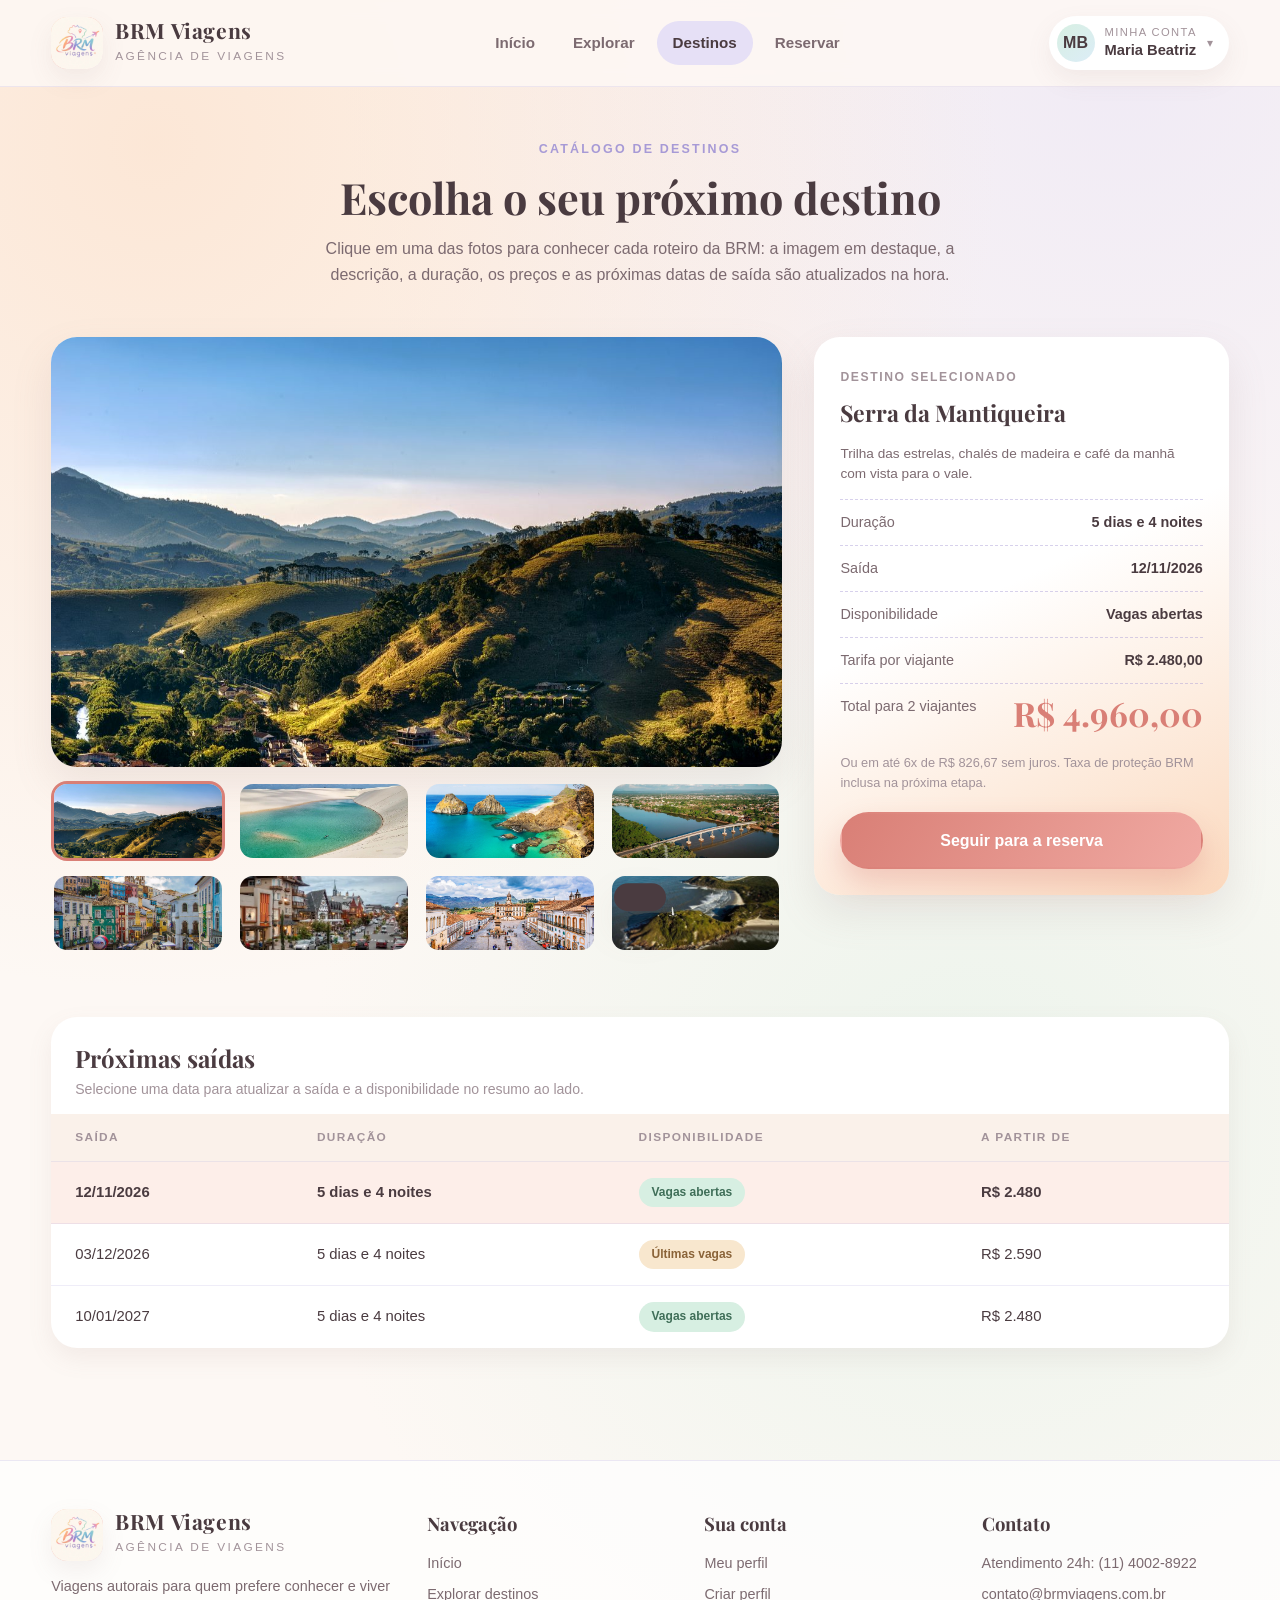
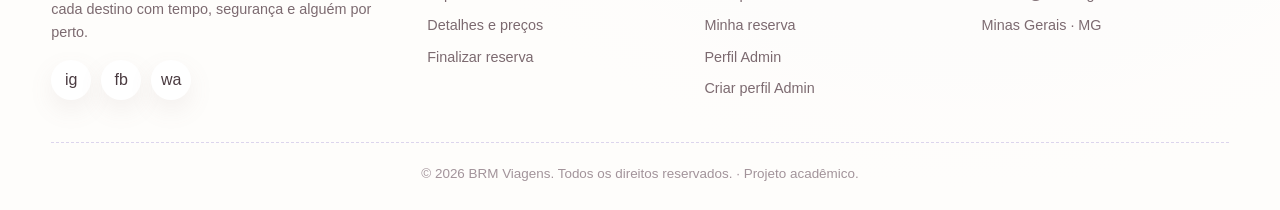
==== commit 5af2b9dc: "Add files via upload" ====
--- a/BRM Viagens/destino.html
+++ b/BRM Viagens/destino.html
@@ -3,8 +3,8 @@
 <head>
   <meta charset="UTF-8">
   <meta name="viewport" content="width=device-width, initial-scale=1.0">
-  <title>Serra da Mantiqueira | BRM Viagens</title>
-  <meta name="description" content="Pacotes da Serra da Mantiqueira com galeria, datas de saída, disponibilidade e resumo de preços da BRM Viagens.">
+  <title>Destinos | BRM Viagens</title>
+  <meta name="description" content="Explore os destinos da BRM Viagens: clique nas fotos para ver detalhes, datas de saída, disponibilidade e preços de cada roteiro.">
   <link rel="icon" href="imagens/favicon.png" type="image/png" sizes="32x32">
   <link rel="icon" href="imagens/icon-192.png" type="image/png" sizes="192x192">
   <link rel="apple-touch-icon" href="imagens/apple-touch-icon.png">
@@ -105,11 +105,11 @@
     <section class="explorar__topo">
       <div class="container">
         <header class="secao__cabecalho">
-          <span class="secao__etiqueta">Destino</span>
-          <h1 class="secao__titulo">Serra da Mantiqueira</h1>
+          <span class="secao__etiqueta">Catálogo de destinos</span>
+          <h1 class="secao__titulo">Escolha o seu próximo destino</h1>
           <p class="secao__descricao">
-            Escolha um dos quatro pacotes da serra, compare datas de saída e acompanhe o resumo de
-            preços que se atualiza a cada seleção. Clique nas miniaturas para trocar a foto em destaque.
+            Clique em uma das fotos para conhecer cada roteiro da BRM: a imagem em destaque, a
+            descrição, a duração, os preços e as próximas datas de saída são atualizados na hora.
           </p>
         </header>
       </div>
@@ -119,59 +119,98 @@
       <div class="galeria">
         <div class="galeria__principal">
           <img id="imagemDestaque" src="imagens/mantigueira.jpeg"
-            alt="Vista da Serra da Mantiqueira ao amanhecer" width="1200" height="800">
-        </div>
-
-        <div class="galeria__miniaturas" role="group" aria-label="Pacotes da Serra da Mantiqueira">
+            alt="Montanhas da Serra da Mantiqueira com trilha guiada" width="1200" height="800">
+        </div>
+
+        <div class="galeria__miniaturas" role="group" aria-label="Destinos disponíveis na BRM Viagens">
           <button class="miniatura miniatura--ativa" type="button" aria-pressed="true"
+            data-chave="mantiqueira"
             data-imagem="imagens/mantigueira.jpeg"
-            data-legenda="Vista da Serra da Mantiqueira ao amanhecer"
-            data-pacote="Clássico Mantiqueira"
-            data-descricao="Chalés de madeira, trilha guiada e café da manhã com vista para o vale."
+            data-legenda="Montanhas da Serra da Mantiqueira com trilha guiada"
+            data-pacote="Serra da Mantiqueira"
+            data-descricao="Trilha das estrelas, chalés de madeira e café da manhã com vista para o vale."
             data-duracao="5 dias e 4 noites"
             data-preco="2480">
-            <img src="imagens/mantigueira.jpeg" alt="Pacote Clássico Mantiqueira" width="1200" height="800">
-          </button>
-          <button class="miniatura" type="button" aria-pressed="false"
-            data-imagem="imagens/mantiqueira-2.jpeg"
-            data-legenda="Trilhas, cachoeiras e mirantes da Mantiqueira"
-            data-pacote="Mantiqueira Aventura"
-            data-descricao="Trilhas com guia, banho de cachoeira e observação de estrelas."
+            <img src="imagens/mantigueira.jpeg" alt="Serra da Mantiqueira" width="1200" height="800">
+          </button>
+          <button class="miniatura" type="button" aria-pressed="false"
+            data-chave="lencois"
+            data-imagem="imagens/lencol.jpeg"
+            data-legenda="Dunas dos Lençóis Maranhenses com lagoas entre as dunas"
+            data-pacote="Lençóis Maranhenses"
+            data-descricao="Caminhada entre dunas douradas, banhos nas lagoas e 4x4 pelo areal."
+            data-duracao="6 dias e 5 noites"
+            data-preco="3120">
+            <img src="imagens/lencol.jpeg" alt="Lençóis Maranhenses" width="1200" height="800">
+          </button>
+          <button class="miniatura" type="button" aria-pressed="false"
+            data-chave="noronha"
+            data-imagem="imagens/Noronha.jpeg"
+            data-legenda="Praia de Fernando de Noronha com mar turquesa"
+            data-pacote="Fernando de Noronha"
+            data-descricao="Pousada boutique na ilha, passeio de barco e observação de golfinhos-piloto."
+            data-duracao="7 dias e 6 noites"
+            data-preco="4890">
+            <img src="imagens/Noronha.jpeg" alt="Fernando de Noronha" width="1200" height="807">
+          </button>
+          <button class="miniatura" type="button" aria-pressed="false"
+            data-chave="pantanal"
+            data-imagem="imagens/pantanal.jpeg"
+            data-legenda="Pantanal com lagoas, vegetação e fauna nativa"
+            data-pacote="Pantanal"
+            data-descricao="Safari fotográfico em veículo aberto, pôr do sol no rio e hospedagem em fazenda."
             data-duracao="4 dias e 3 noites"
-            data-preco="2180">
-            <img src="imagens/mantiqueira-2.jpeg" alt="Pacote Mantiqueira Aventura" width="1200" height="800">
-          </button>
-          <button class="miniatura" type="button" aria-pressed="false"
-            data-imagem="imagens/mantiqueira-3.jpeg"
-            data-legenda="Pousada boutique e spa na serra"
-            data-pacote="Mantiqueira Premium"
-            data-descricao="Pousada boutique, spa, jantar autoral e transporte privativo."
-            data-duracao="6 dias e 5 noites"
-            data-preco="3290">
-            <img src="imagens/mantiqueira-3.jpeg" alt="Pacote Mantiqueira Premium" width="1200" height="800">
-          </button>
-          <button class="miniatura" type="button" aria-pressed="false"
-            data-imagem="imagens/mantiqueira-4.jpeg"
-            data-legenda="Roteiro tranquilo para toda a família"
-            data-pacote="Mantiqueira em Família"
-            data-descricao="Roteiro leve, fazendinha, passeios curtos e hospedagem adaptada."
+            data-preco="2950">
+            <img src="imagens/pantanal.jpeg" alt="Pantanal" width="1127" height="600">
+          </button>
+          <button class="miniatura" type="button" aria-pressed="false"
+            data-chave="salvador"
+            data-imagem="imagens/salvador.jpeg"
+            data-legenda="Salvador com casas coloridas à beira-mar"
+            data-pacote="Salvador Pelourinho"
+            data-descricao="Roteiro afro-religioso, mercado e show de maracatu com guia local."
+            data-duracao="4 dias e 3 noites"
+            data-preco="1780">
+            <img src="imagens/salvador.jpeg" alt="Salvador Pelourinho" width="900" height="553">
+          </button>
+          <button class="miniatura" type="button" aria-pressed="false"
+            data-chave="gramado"
+            data-imagem="imagens/Gramado.jpeg"
+            data-legenda="Gramado com casas de estilo europeu e jardins floridos"
+            data-pacote="Gramado &amp; Canela"
+            data-descricao="Passeio de trem, gôndola na serra e chocolate artesanal para todas as idades."
             data-duracao="5 dias e 4 noites"
-            data-preco="2590">
-            <img src="imagens/mantiqueira-4.jpeg" alt="Pacote Mantiqueira em Família" width="1200" height="800">
-          </button>
-        </div>
-
-        <p class="nota-imagens">
-          Fotos ilustrativas e em atualização: alguns pacotes exibem uma imagem provisória até a
-          chegada do material definitivo.
-        </p>
-      </div>
-
-      <aside class="painel-lateral" aria-label="Resumo do pacote selecionado">
-        <span class="painel-lateral__etiqueta">Pacote selecionado</span>
-        <h2 class="painel-lateral__titulo" data-painel="pacote">Clássico Mantiqueira</h2>
+            data-preco="1980">
+            <img src="imagens/Gramado.jpeg" alt="Gramado e Canela" width="419" height="279">
+          </button>
+          <button class="miniatura" type="button" aria-pressed="false"
+            data-chave="ouropreto"
+            data-imagem="imagens/ouropreto.jpeg"
+            data-legenda="Ouro Preto com casario colonial e torres de igreja"
+            data-pacote="Ouro Preto"
+            data-descricao="Circuito das Igrejinhas, ateliês abertos e história em cada esquina barroca."
+            data-duracao="3 dias e 2 noites"
+            data-preco="1640">
+            <img src="imagens/ouropreto.jpeg" alt="Ouro Preto" width="1200" height="800">
+          </button>
+          <button class="miniatura" type="button" aria-pressed="false"
+            data-chave="ilhademel"
+            data-imagem="imagens/ilhasdemel.jpeg"
+            data-legenda="Ilha do Mel com praia de água clara e barco de passeio"
+            data-pacote="Ilha do Mel"
+            data-descricao="Barco pela baía, trilhas na Mata Atlântica e almoço de peixe à beira-mar."
+            data-duracao="4 dias e 3 noites"
+            data-preco="2150">
+            <img src="imagens/ilhasdemel.jpeg" alt="Ilha do Mel" width="679" height="451">
+          </button>
+        </div>
+      </div>
+
+      <aside class="painel-lateral" aria-label="Resumo do destino selecionado">
+        <span class="painel-lateral__etiqueta">Destino selecionado</span>
+        <h2 class="painel-lateral__titulo" data-painel="pacote">Serra da Mantiqueira</h2>
         <p class="painel-lateral__descricao" data-painel="descricao">
-          Chalés de madeira, trilha guiada e café da manhã com vista para o vale.
+          Trilha das estrelas, chalés de madeira e café da manhã com vista para o vale.
         </p>
 
         <div class="painel-lateral__linha">
@@ -180,7 +219,7 @@
         </div>
         <div class="painel-lateral__linha">
           <span>Saída</span>
-          <strong data-painel="saida">12 de novembro de 2026</strong>
+          <strong data-painel="saida">12/11/2026</strong>
         </div>
         <div class="painel-lateral__linha">
           <span>Disponibilidade</span>
@@ -206,7 +245,7 @@
     <section class="container" style="padding-bottom: 72px;">
       <div class="tabela-envolucro">
         <div class="tabela-envolucro__cabecalho">
-          <h2>Datas de saída</h2>
+          <h2>Próximas saídas</h2>
           <p>Selecione uma data para atualizar a saída e a disponibilidade no resumo ao lado.</p>
         </div>
 
@@ -219,34 +258,13 @@
               <th scope="col">A partir de</th>
             </tr>
           </thead>
-          <tbody>
+          <tbody id="destinoSaidas">
             <tr class="tabela__linha tabela__linha--ativa" tabindex="0"
-              data-saida="12 de novembro de 2026" data-disponibilidade="Vagas abertas">
-              <td>12 de novembro de 2026</td>
+              data-saida="12/11/2026" data-disponibilidade="Vagas abertas">
+              <td>12/11/2026</td>
               <td>5 dias e 4 noites</td>
               <td><span class="selo-disponibilidade selo-disponibilidade--vagas">Vagas abertas</span></td>
-              <td>R$ 2.480,00</td>
-            </tr>
-            <tr class="tabela__linha" tabindex="0"
-              data-saida="03 de dezembro de 2026" data-disponibilidade="Últimas vagas">
-              <td>03 de dezembro de 2026</td>
-              <td>5 dias e 4 noites</td>
-              <td><span class="selo-disponibilidade selo-disponibilidade--ultimas">Últimas vagas</span></td>
-              <td>R$ 2.590,00</td>
-            </tr>
-            <tr class="tabela__linha" tabindex="0"
-              data-saida="20 de dezembro de 2026" data-disponibilidade="Esgotado">
-              <td>20 de dezembro de 2026</td>
-              <td>5 dias e 4 noites</td>
-              <td><span class="selo-disponibilidade selo-disponibilidade--esgotado">Esgotado</span></td>
-              <td>R$ 2.980,00</td>
-            </tr>
-            <tr class="tabela__linha" tabindex="0"
-              data-saida="10 de janeiro de 2027" data-disponibilidade="Vagas abertas">
-              <td>10 de janeiro de 2027</td>
-              <td>5 dias e 4 noites</td>
-              <td><span class="selo-disponibilidade selo-disponibilidade--vagas">Vagas abertas</span></td>
-              <td>R$ 2.480,00</td>
+              <td>R$ 2.480</td>
             </tr>
           </tbody>
         </table>
